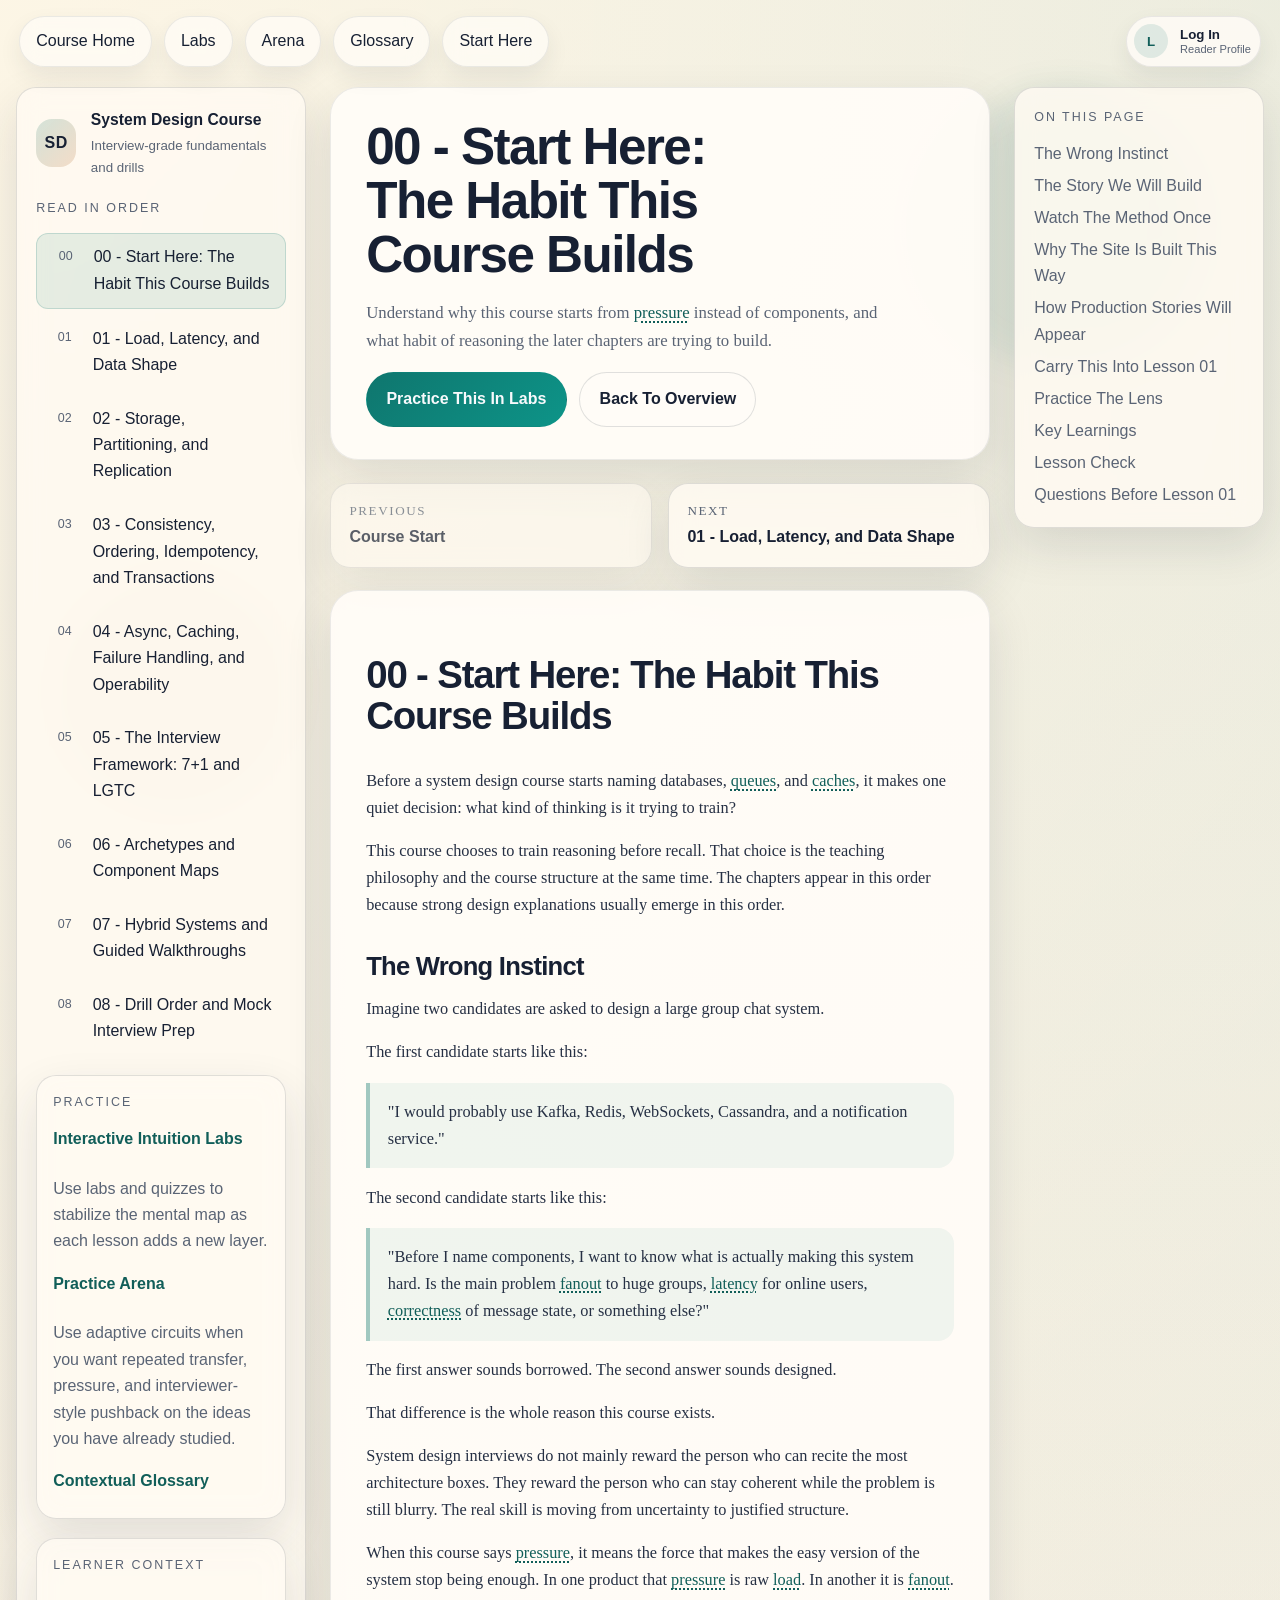
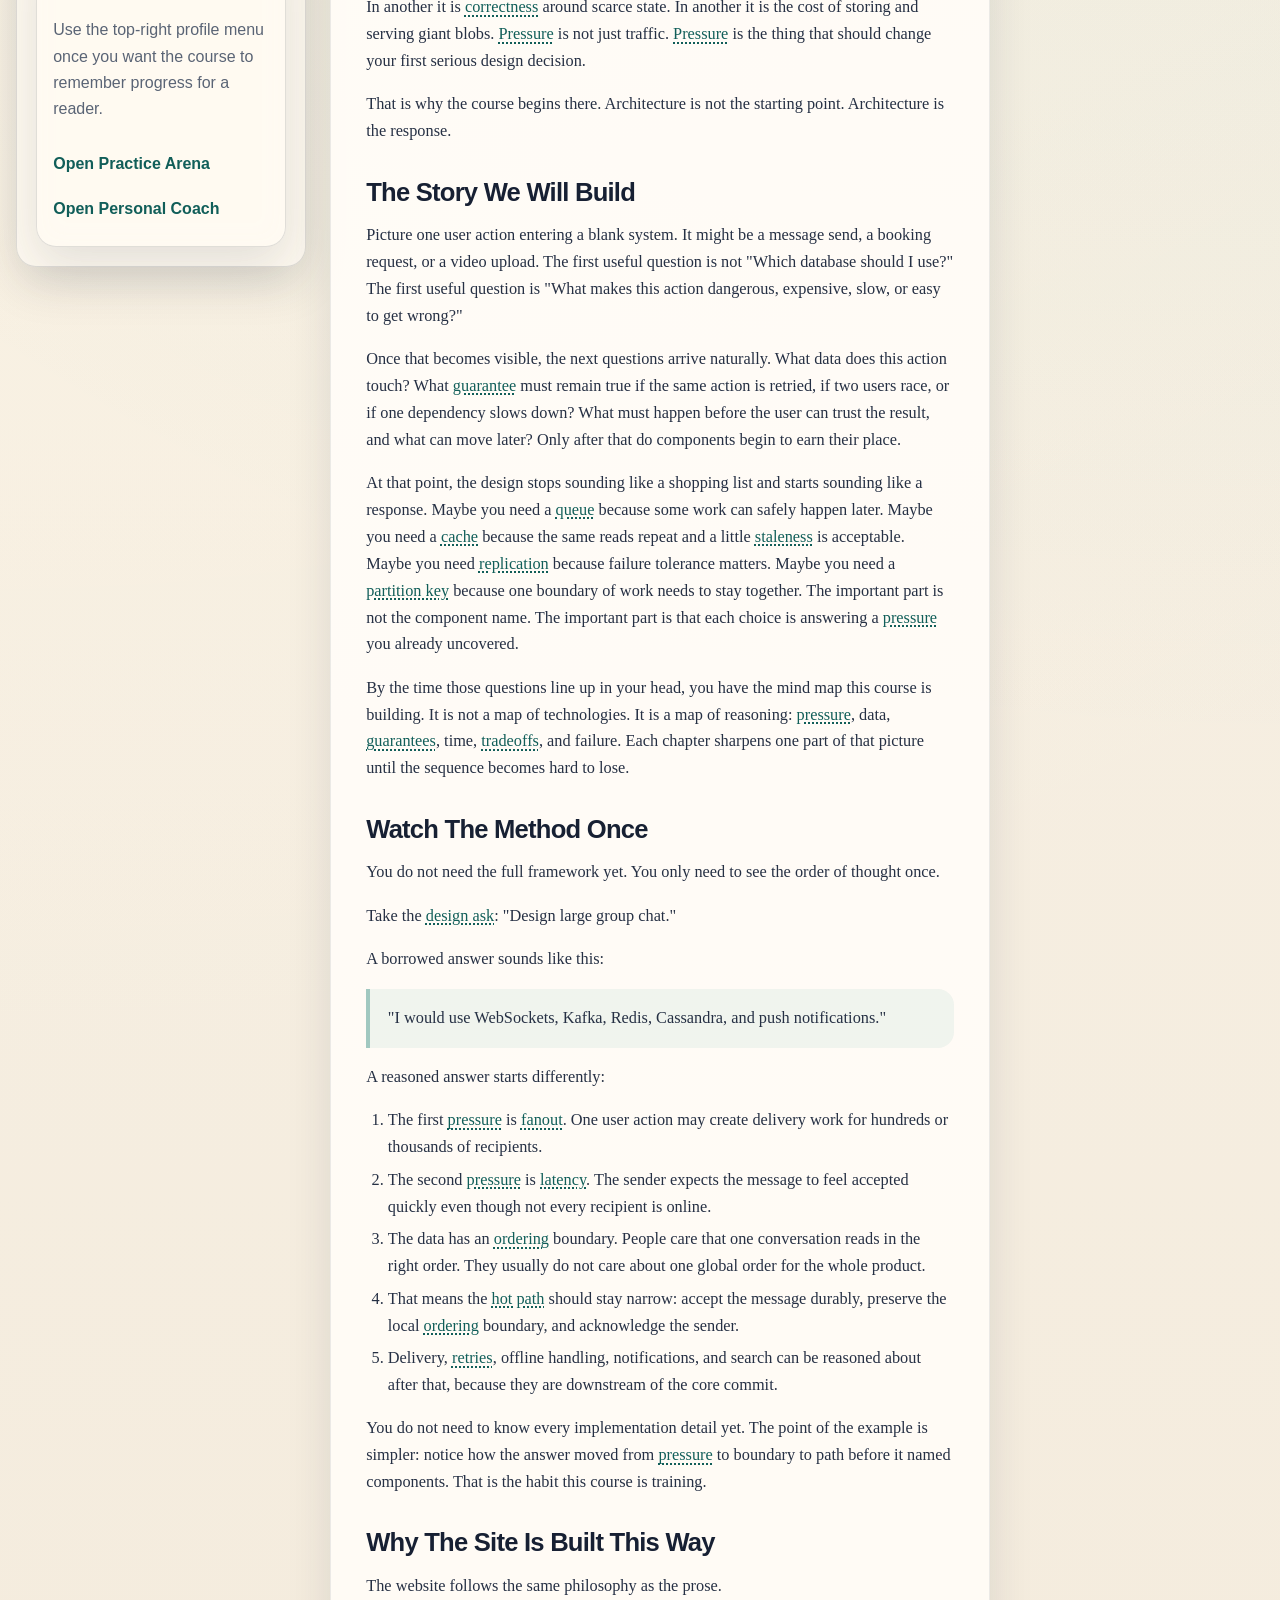
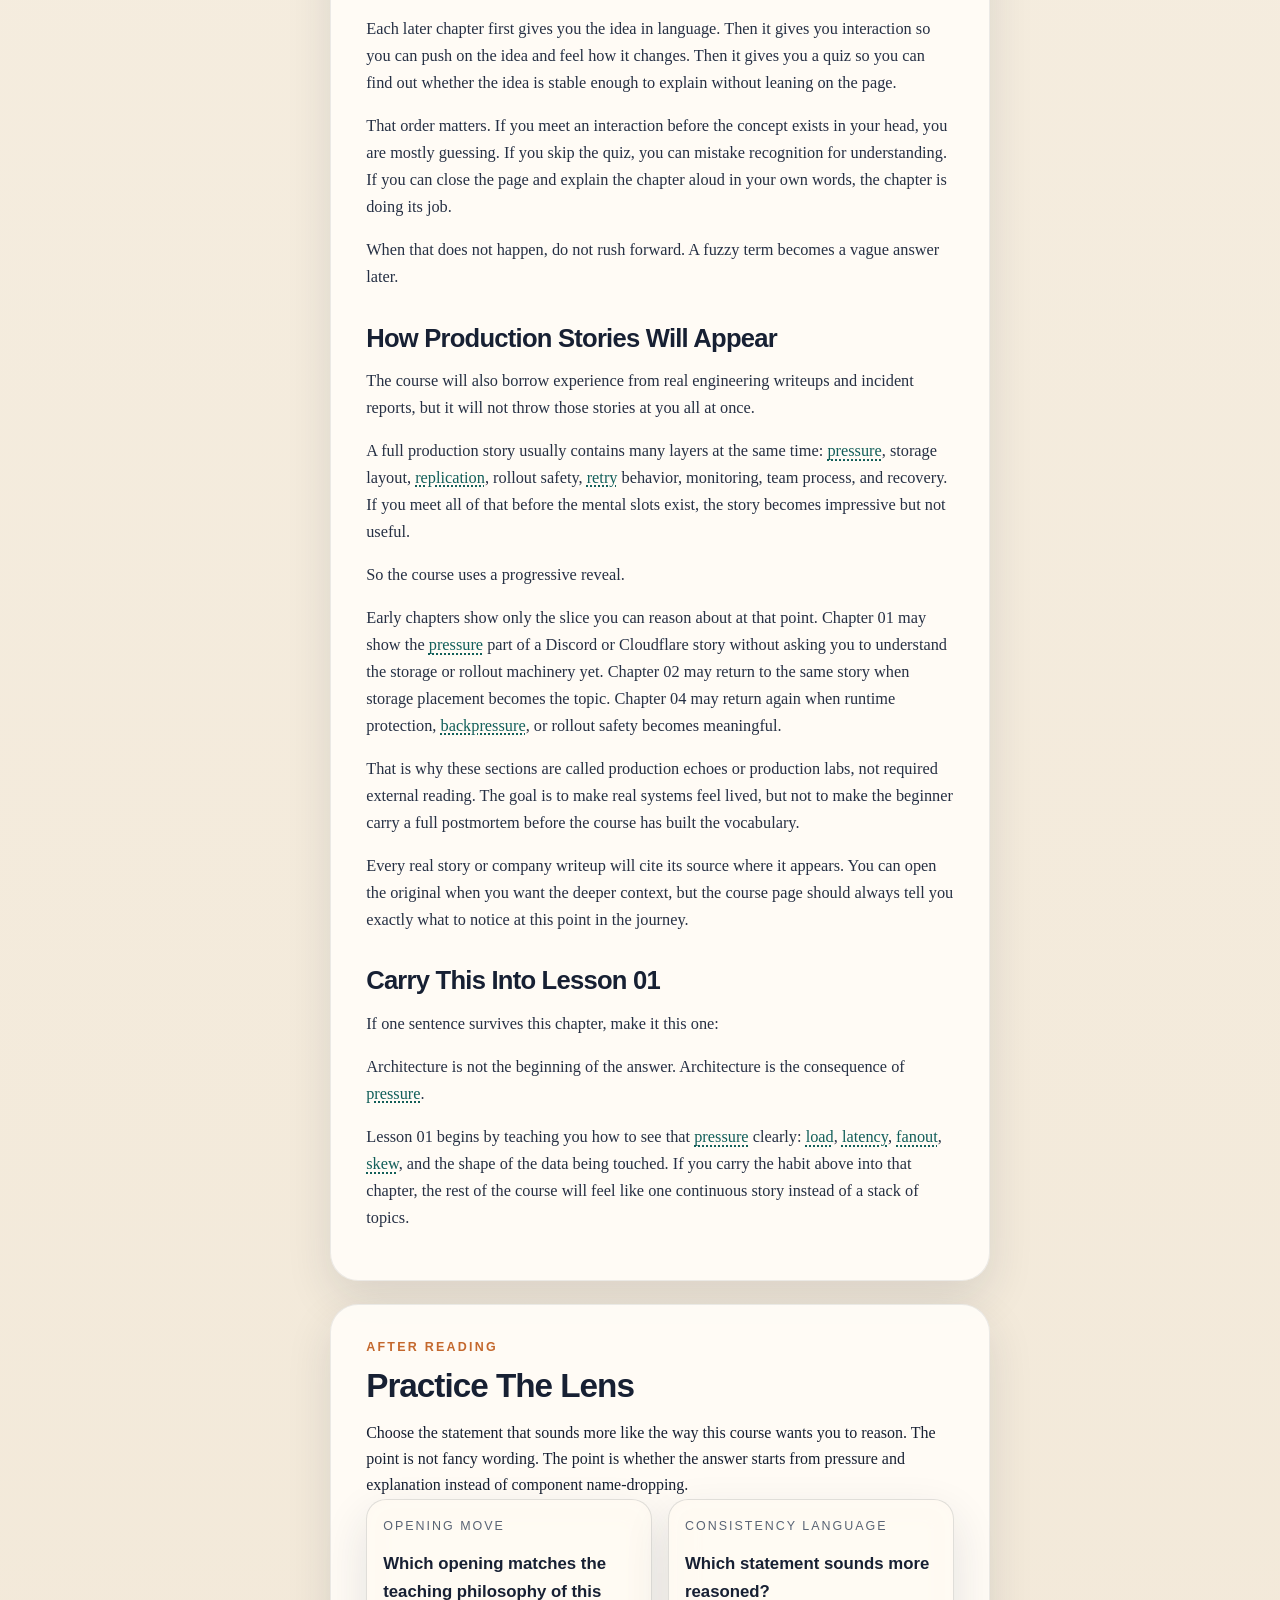
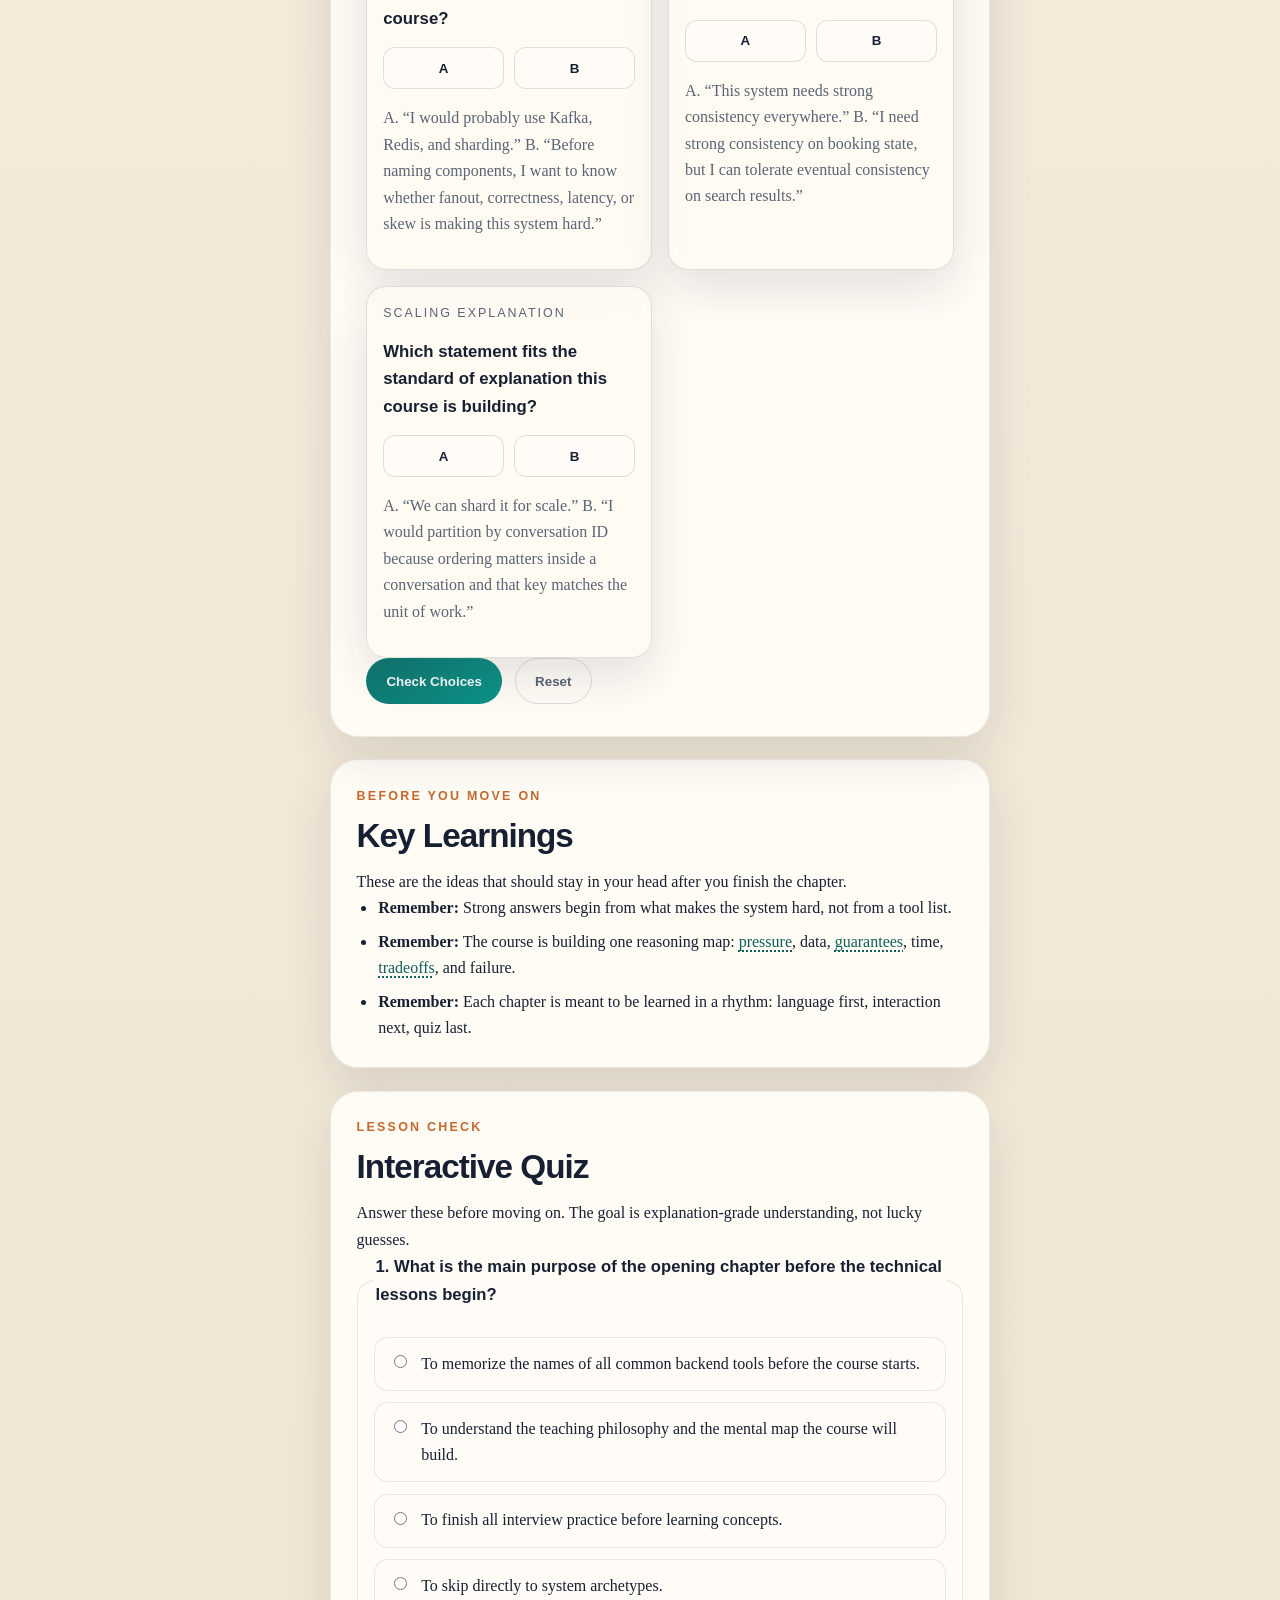
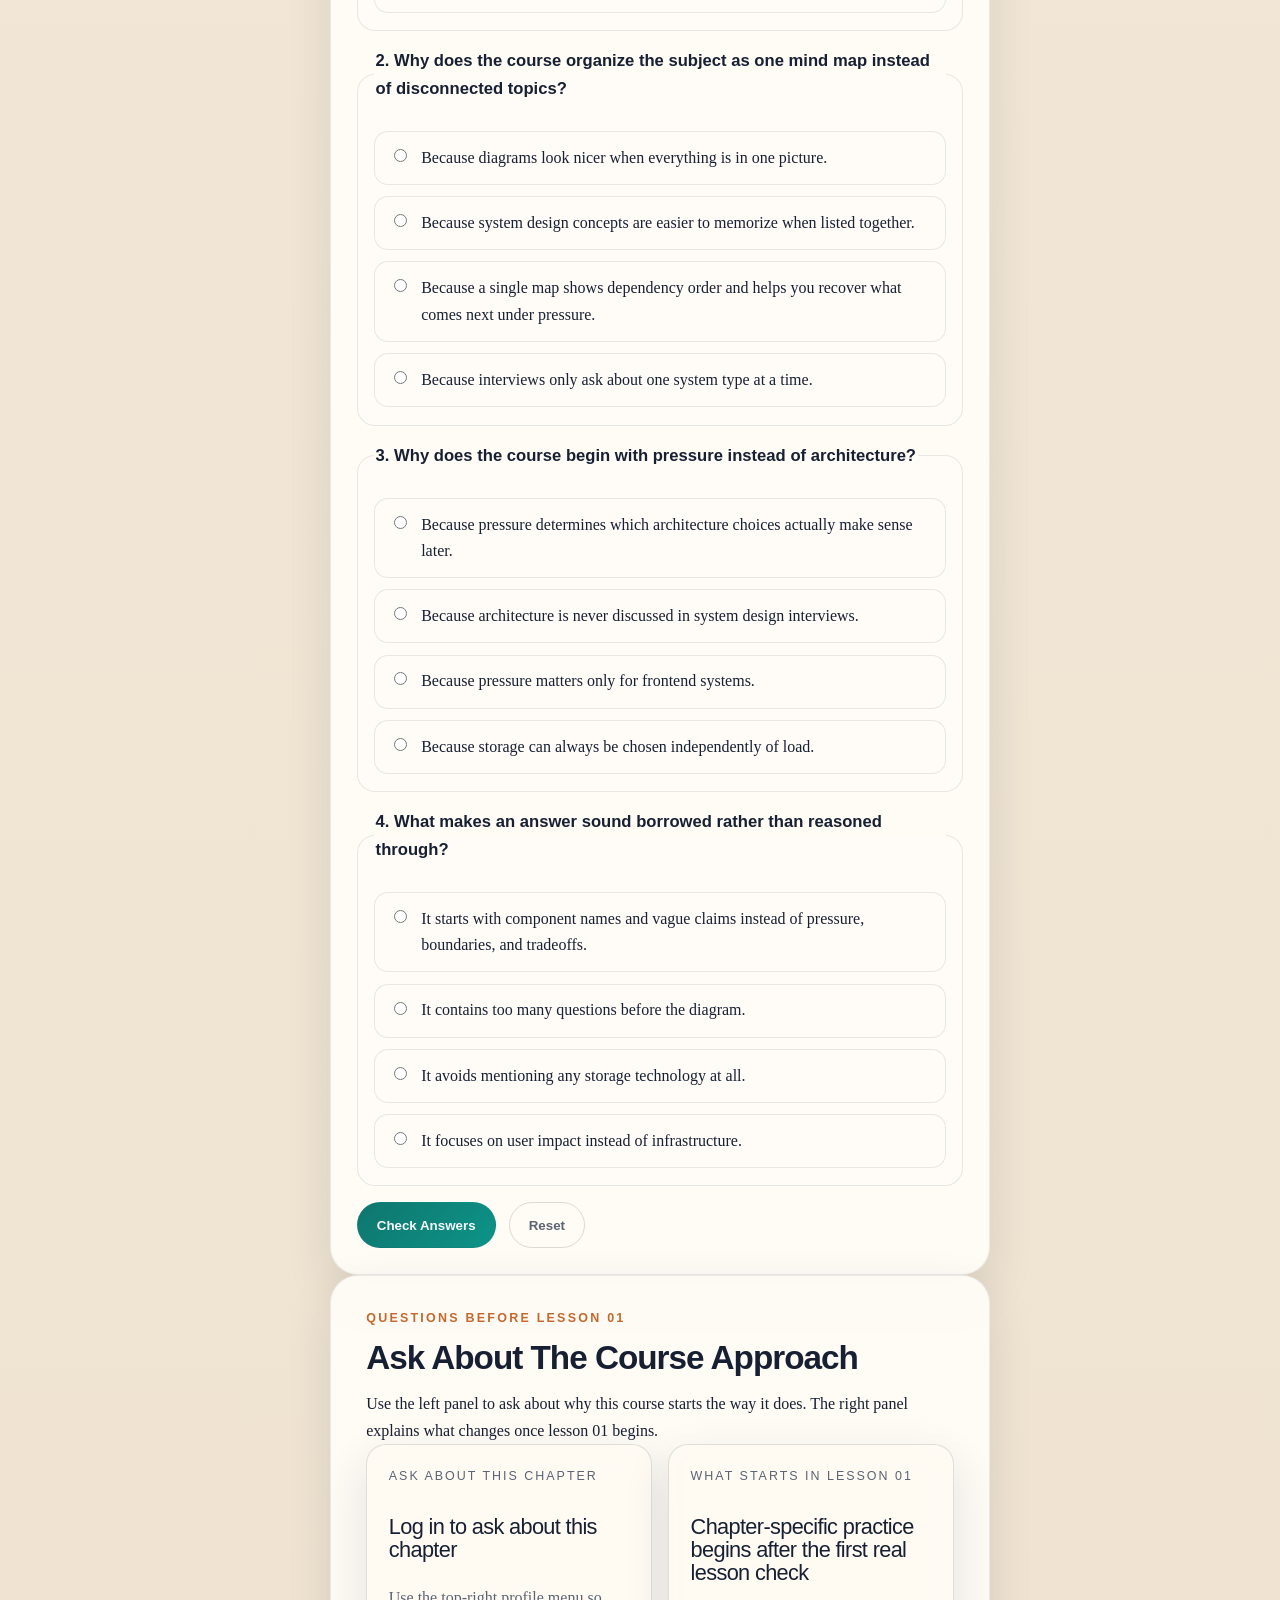
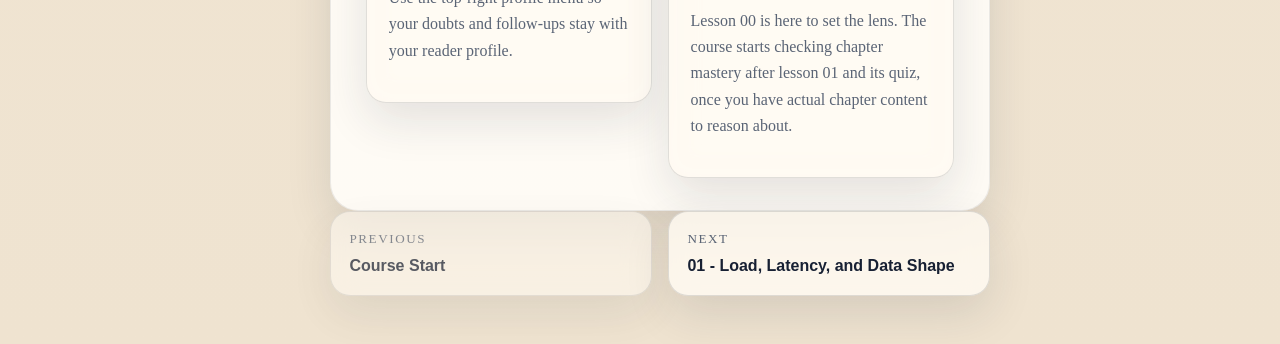
==== site/00-study-method.html @ d65fe9aa "Initial public course site" ====
<!DOCTYPE html>
<html lang="en">
  <head>
    <meta charset="UTF-8" />
    <meta name="viewport" content="width=device-width, initial-scale=1.0" />
    <title>00 - Start Here: The Habit This Course Builds | System Design Course</title>
    <meta
      name="description"
      content="A structured system design course with hyperlinks, lesson navigation, and interactive labs."
    />
    <link rel="icon" href="assets/favicon.svg" type="image/svg+xml" />
    <link rel="stylesheet" href="assets/style.css" />
  </head>
  <body class="lesson-body">
    <div class="ambient ambient-one"></div>
    <div class="ambient ambient-two"></div>

    <header class="topbar">
      <nav class="topbar-nav" aria-label="Primary">
        <a class="topbar-link" href="index.html">Course Home</a>
        <a class="topbar-link" href="labs.html">Labs</a>
        <a class="topbar-link" href="arena.html">Arena</a>
        <a class="topbar-link" href="glossary.html">Glossary</a>
        <a class="topbar-link" href="00-study-method.html">Start Here</a>
      </nav>
      <div class="topbar-utility" data-topbar-personalization></div>
    </header>

    <div class="page-shell">

    <aside class="sidebar">
      <a class="brand" href="index.html">
        <span class="brand-mark">SD</span>
        <span class="brand-copy">
          <strong>System Design Course</strong>
          <small>Interview-grade fundamentals and drills</small>
        </span>
      </a>
      <nav class="sidebar-nav" aria-label="Course lessons">
        <p class="sidebar-label">Read In Order</p>
        <ol><li class="is-active"><a href="00-study-method.html"><span class="lesson-index">00</span><span>00 - Start Here: The Habit This Course Builds</span></a></li><li><a href="01-load-latency-and-data-shape.html"><span class="lesson-index">01</span><span>01 - Load, Latency, and Data Shape</span></a></li><li><a href="02-storage-partitioning-and-replication.html"><span class="lesson-index">02</span><span>02 - Storage, Partitioning, and Replication</span></a></li><li><a href="03-consistency-ordering-idempotency-and-transactions.html"><span class="lesson-index">03</span><span>03 - Consistency, Ordering, Idempotency, and Transactions</span></a></li><li><a href="04-async-caching-failure-handling-and-operability.html"><span class="lesson-index">04</span><span>04 - Async, Caching, Failure Handling, and Operability</span></a></li><li><a href="05-the-interview-framework-7-plus-1-and-lgtc.html"><span class="lesson-index">05</span><span>05 - The Interview Framework: 7+1 and LGTC</span></a></li><li><a href="06-archetypes-and-component-maps.html"><span class="lesson-index">06</span><span>06 - Archetypes and Component Maps</span></a></li><li><a href="07-hybrid-systems-and-guided-walkthroughs.html"><span class="lesson-index">07</span><span>07 - Hybrid Systems and Guided Walkthroughs</span></a></li><li><a href="08-drill-order-and-mock-interview-prep.html"><span class="lesson-index">08</span><span>08 - Drill Order and Mock Interview Prep</span></a></li></ol>
      </nav>
      <div class="sidebar-card">
        <p class="sidebar-label">Practice</p>
        <a class="sidebar-link" href="labs.html">Interactive Intuition Labs</a>
        <p>Use labs and quizzes to stabilize the mental map as each lesson adds a new layer.</p>
        <a class="sidebar-link" href="arena.html">Practice Arena</a>
        <p>Use adaptive circuits when you want repeated transfer, pressure, and interviewer-style pushback on the ideas you have already studied.</p>
        <a class="sidebar-link" href="glossary.html">Contextual Glossary</a>
      </div>
      <div class="sidebar-card learner-sidebar-card" data-learner-sidebar>
        <p class="sidebar-label">Learner Context</p>
        <p>Use the top-right profile menu to sign in, save progress, and unlock coaching once you have started the course.</p>
        <a class="sidebar-link" href="index.html#personal-coach">Open Personal Coach</a>
      </div>
    </aside>

      <main class="main-content">

    <section class="hero hero-lesson">

      <h1>00 - Start Here: The Habit This Course Builds</h1>
      <p class="hero-copy">Understand why this course starts from <a class="term-link" href="glossary.html#pressure" title="The force that makes a system difficult to design.">pressure</a> instead of components, and what habit of reasoning the later chapters are trying to build.</p>
      <div class="hero-actions">
        <a class="button button-primary" href="labs.html">Practice This In Labs</a>
        <a class="button button-secondary" href="index.html">Back To Overview</a>
      </div>
    </section>

    <nav class="lesson-pager" aria-label="Lesson navigation">
      <span class="pager-card is-empty"><span>Previous</span><strong>Course Start</strong></span>
      <a class="pager-card" href="01-load-latency-and-data-shape.html"><span>Next</span><strong>01 - Load, Latency, and Data Shape</strong></a>
    </nav>


    <article class="prose">
      <h1 id="00-start-here-the-habit-this-course-builds">00 - Start Here: The Habit This Course Builds</h1>
<p>Before a system design course starts naming databases, <a class="term-link" href="glossary.html#queue" title="A buffer that decouples producers from consumers over time.">queues</a>, and <a class="term-link" href="glossary.html#cache" title="A faster copy of data used to reduce latency or load.">caches</a>, it makes one quiet decision: what kind of thinking is it trying to train?</p>
<p>This course chooses to train reasoning before recall. That choice is the teaching philosophy and the course structure at the same time. The chapters appear in this order because strong design explanations usually emerge in this order.</p>
<h2 id="the-wrong-instinct">The Wrong Instinct</h2>
<p>Imagine two candidates are asked to design a large group chat system.</p>
<p>The first candidate starts like this:</p>
<blockquote>&quot;I would probably use Kafka, Redis, WebSockets, Cassandra, and a notification service.&quot;</blockquote>
<p>The second candidate starts like this:</p>
<blockquote>&quot;Before I name components, I want to know what is actually making this system hard. Is the main problem <a class="term-link" href="glossary.html#fanout" title="One action causing many downstream actions.">fanout</a> to huge groups, <a class="term-link" href="glossary.html#latency" title="How long a request, read, or write takes before a result is seen.">latency</a> for online users, <a class="term-link" href="glossary.html#correctness" title="Whether the system does the right thing, not just whether it stays up.">correctness</a> of message state, or something else?&quot;</blockquote>
<p>The first answer sounds borrowed. The second answer sounds designed.</p>
<p>That difference is the whole reason this course exists.</p>
<p>System design interviews do not mainly reward the person who can recite the most architecture boxes. They reward the person who can stay coherent while the problem is still blurry. The real skill is moving from uncertainty to justified structure.</p>
<p>When this course says <a class="term-link" href="glossary.html#pressure" title="The force that makes a system difficult to design.">pressure</a>, it means the force that makes the easy version of the system stop being enough. In one product that <a class="term-link" href="glossary.html#pressure" title="The force that makes a system difficult to design.">pressure</a> is raw <a class="term-link" href="glossary.html#load" title="How much work hits the system over time.">load</a>. In another it is <a class="term-link" href="glossary.html#fanout" title="One action causing many downstream actions.">fanout</a>. In another it is <a class="term-link" href="glossary.html#correctness" title="Whether the system does the right thing, not just whether it stays up.">correctness</a> around scarce state. In another it is the cost of storing and serving giant blobs. <a class="term-link" href="glossary.html#pressure" title="The force that makes a system difficult to design.">Pressure</a> is not just traffic. <a class="term-link" href="glossary.html#pressure" title="The force that makes a system difficult to design.">Pressure</a> is the thing that should change your first serious design decision.</p>
<p>That is why the course begins there. Architecture is not the starting point. Architecture is the response.</p>
<h2 id="the-story-we-will-build">The Story We Will Build</h2>
<p>Picture one user action entering a blank system. It might be a message send, a booking request, or a video upload. The first useful question is not &quot;Which database should I use?&quot; The first useful question is &quot;What makes this action dangerous, expensive, slow, or easy to get wrong?&quot;</p>
<p>Once that becomes visible, the next questions arrive naturally. What data does this action touch? What <a class="term-link" href="glossary.html#guarantee" title="A promise the system must keep even when load or failure shows up.">guarantee</a> must remain true if the same action is retried, if two users race, or if one dependency slows down? What must happen before the user can trust the result, and what can move later? Only after that do components begin to earn their place.</p>
<p>At that point, the design stops sounding like a shopping list and starts sounding like a response. Maybe you need a <a class="term-link" href="glossary.html#queue" title="A buffer that decouples producers from consumers over time.">queue</a> because some work can safely happen later. Maybe you need a <a class="term-link" href="glossary.html#cache" title="A faster copy of data used to reduce latency or load.">cache</a> because the same reads repeat and a little <a class="term-link" href="glossary.html#freshness" title="How up-to-date a read must be to be acceptable.">staleness</a> is acceptable. Maybe you need <a class="term-link" href="glossary.html#replication" title="Keeping multiple copies of data or service state.">replication</a> because failure tolerance matters. Maybe you need a <a class="term-link" href="glossary.html#partition-key" title="The value used to decide which partition owns a piece of data or work.">partition key</a> because one boundary of work needs to stay together. The important part is not the component name. The important part is that each choice is answering a <a class="term-link" href="glossary.html#pressure" title="The force that makes a system difficult to design.">pressure</a> you already uncovered.</p>
<p>By the time those questions line up in your head, you have the mind map this course is building. It is not a map of technologies. It is a map of reasoning: <a class="term-link" href="glossary.html#pressure" title="The force that makes a system difficult to design.">pressure</a>, data, <a class="term-link" href="glossary.html#guarantee" title="A promise the system must keep even when load or failure shows up.">guarantees</a>, time, <a class="term-link" href="glossary.html#tradeoff" title="A choice that improves one dimension by paying in another.">tradeoffs</a>, and failure. Each chapter sharpens one part of that picture until the sequence becomes hard to lose.</p>
<h2 id="watch-the-method-once">Watch The Method Once</h2>
<p>You do not need the full framework yet. You only need to see the order of thought once.</p>
<p>Take the <a class="term-link" href="glossary.html#design-ask" title="The one-line system-design question the interviewer gives you at the start.">design ask</a>: &quot;Design large group chat.&quot;</p>
<p>A borrowed answer sounds like this:</p>
<blockquote>&quot;I would use WebSockets, Kafka, Redis, Cassandra, and push notifications.&quot;</blockquote>
<p>A reasoned answer starts differently:</p>
<ol><li>The first <a class="term-link" href="glossary.html#pressure" title="The force that makes a system difficult to design.">pressure</a> is <a class="term-link" href="glossary.html#fanout" title="One action causing many downstream actions.">fanout</a>. One user action may create delivery work for hundreds or thousands of recipients.</li><li>The second <a class="term-link" href="glossary.html#pressure" title="The force that makes a system difficult to design.">pressure</a> is <a class="term-link" href="glossary.html#latency" title="How long a request, read, or write takes before a result is seen.">latency</a>. The sender expects the message to feel accepted quickly even though not every recipient is online.</li><li>The data has an <a class="term-link" href="glossary.html#ordering" title="Whether operations or events must be seen in a particular sequence.">ordering</a> boundary. People care that one conversation reads in the right order. They usually do not care about one global order for the whole product.</li><li>That means the <a class="term-link" href="glossary.html#hot-path" title="The work that must finish before the user can trust the result.">hot path</a> should stay narrow: accept the message durably, preserve the local <a class="term-link" href="glossary.html#ordering" title="Whether operations or events must be seen in a particular sequence.">ordering</a> boundary, and acknowledge the sender.</li><li>Delivery, <a class="term-link" href="glossary.html#retry" title="Trying an operation again after a timeout or transient failure.">retries</a>, offline handling, notifications, and search can be reasoned about after that, because they are downstream of the core commit.</li></ol>
<p>You do not need to know every implementation detail yet. The point of the example is simpler: notice how the answer moved from <a class="term-link" href="glossary.html#pressure" title="The force that makes a system difficult to design.">pressure</a> to boundary to path before it named components. That is the habit this course is training.</p>
<h2 id="why-the-site-is-built-this-way">Why The Site Is Built This Way</h2>
<p>The website follows the same philosophy as the prose.</p>
<p>Each later chapter first gives you the idea in language. Then it gives you interaction so you can push on the idea and feel how it changes. Then it gives you a quiz so you can find out whether the idea is stable enough to explain without leaning on the page.</p>
<p>That order matters. If you meet an interaction before the concept exists in your head, you are mostly guessing. If you skip the quiz, you can mistake recognition for understanding. If you can close the page and explain the chapter aloud in your own words, the chapter is doing its job.</p>
<p>When that does not happen, do not rush forward. A fuzzy term becomes a vague answer later.</p>
<h2 id="how-production-stories-will-appear">How Production Stories Will Appear</h2>
<p>The course will also borrow experience from real engineering writeups and incident reports, but it will not throw those stories at you all at once.</p>
<p>A full production story usually contains many layers at the same time: <a class="term-link" href="glossary.html#pressure" title="The force that makes a system difficult to design.">pressure</a>, storage layout, <a class="term-link" href="glossary.html#replication" title="Keeping multiple copies of data or service state.">replication</a>, rollout safety, <a class="term-link" href="glossary.html#retry" title="Trying an operation again after a timeout or transient failure.">retry</a> behavior, monitoring, team process, and recovery. If you meet all of that before the mental slots exist, the story becomes impressive but not useful.</p>
<p>So the course uses a progressive reveal.</p>
<p>Early chapters show only the slice you can reason about at that point. Chapter 01 may show the <a class="term-link" href="glossary.html#pressure" title="The force that makes a system difficult to design.">pressure</a> part of a Discord or Cloudflare story without asking you to understand the storage or rollout machinery yet. Chapter 02 may return to the same story when storage placement becomes the topic. Chapter 04 may return again when runtime protection, <a class="term-link" href="glossary.html#backpressure" title="A system slowing or limiting incoming work because it cannot safely keep up.">backpressure</a>, or rollout safety becomes meaningful.</p>
<p>That is why these sections are called production echoes or production labs, not required external reading. The goal is to make real systems feel lived, but not to make the beginner carry a full postmortem before the course has built the vocabulary.</p>
<p>Every real story or company writeup will cite its source where it appears. You can open the original when you want the deeper context, but the course page should always tell you exactly what to notice at this point in the journey.</p>
<h2 id="carry-this-into-lesson-01">Carry This Into Lesson 01</h2>
<p>If one sentence survives this chapter, make it this one:</p>
<p>Architecture is not the beginning of the answer. Architecture is the consequence of <a class="term-link" href="glossary.html#pressure" title="The force that makes a system difficult to design.">pressure</a>.</p>
<p>Lesson 01 begins by teaching you how to see that <a class="term-link" href="glossary.html#pressure" title="The force that makes a system difficult to design.">pressure</a> clearly: <a class="term-link" href="glossary.html#load" title="How much work hits the system over time.">load</a>, <a class="term-link" href="glossary.html#latency" title="How long a request, read, or write takes before a result is seen.">latency</a>, <a class="term-link" href="glossary.html#fanout" title="One action causing many downstream actions.">fanout</a>, <a class="term-link" href="glossary.html#skew" title="Uneven distribution of work or data across keys, times, or machines.">skew</a>, and the shape of the data being touched. If you carry the habit above into that chapter, the rest of the course will feel like one continuous story instead of a stack of topics.</p>
    </article>

    <section class="section-block start-practice" id="practice-the-lens">
      <div class="section-heading">
        <p class="eyebrow">After Reading</p>
        <h2>Practice The Lens</h2>
        <p>Choose the statement that sounds more like the way this course wants you to reason. The point is not fancy wording. The point is whether the answer starts from pressure and explanation instead of component name-dropping.</p>
      </div>
      <div data-start-lens-root></div>
    </section>



    <section class="chapter-summary" id="key-learnings">
      <div class="section-heading">
        <p class="eyebrow">Before You Move On</p>
        <h2>Key Learnings</h2>
        <p>These are the ideas that should stay in your head after you finish the chapter.</p>
      </div>
      <ul class="takeaway-list"><li><strong>Remember:</strong> Strong answers begin from what makes the system hard, not from a tool list.</li><li><strong>Remember:</strong> The course is building one reasoning map: <a class="term-link" href="glossary.html#pressure" title="The force that makes a system difficult to design.">pressure</a>, data, <a class="term-link" href="glossary.html#guarantee" title="A promise the system must keep even when load or failure shows up.">guarantees</a>, time, <a class="term-link" href="glossary.html#tradeoff" title="A choice that improves one dimension by paying in another.">tradeoffs</a>, and failure.</li><li><strong>Remember:</strong> Each chapter is meant to be learned in a rhythm: language first, interaction next, quiz last.</li></ul>
    </section>

    <section class="quiz-panel" id="lesson-check" data-lesson-quiz="00-study-method">
      <div class="section-heading">
        <p class="eyebrow">Lesson Check</p>
        <h2>Interactive Quiz</h2>
        <p>Answer these before moving on. The goal is explanation-grade understanding, not lucky guesses.</p>
      </div>
      <div class="quiz-root"></div>
    </section>
    <section class="section-block chapter-coach-block" id="chapter-coach">
      <div class="section-heading">
        <p class="eyebrow">Questions Before Lesson 01</p>
        <h2>Ask About The Course Approach</h2>
        <p>Use the left panel to ask about why this course starts the way it does. The right panel explains what changes once lesson 01 begins.</p>
      </div>

      <div class="chapter-coach-grid">
        <div data-chapter-doubt-chat="00-study-method"></div>
        <article class="result-card coach-panel coach-panel--orientation">
          <p class="panel-label">What Starts In Lesson 01</p>
          <div class="coach-panel-intro">
            <div class="coach-card-title">Chapter-specific practice begins after the first real lesson check</div>
            <p class="result-copy">Lesson 00 is here to set the lens. The course starts checking chapter mastery after lesson 01 and its quiz, once you have actual chapter content to reason about.</p>
          </div>
        </article>
      </div>

    </section>

    <nav class="lesson-pager" aria-label="Lesson navigation">
      <span class="pager-card is-empty"><span>Previous</span><strong>Course Start</strong></span>
      <a class="pager-card" href="01-load-latency-and-data-shape.html"><span>Next</span><strong>01 - Load, Latency, and Data Shape</strong></a>
    </nav>


      </main>

    <aside class="toc">
      <p class="toc-label">On This Page</p>
      <ul>
        <li class="level-2"><a href="#the-wrong-instinct">The Wrong Instinct</a></li><li class="level-2"><a href="#the-story-we-will-build">The Story We Will Build</a></li><li class="level-2"><a href="#watch-the-method-once">Watch The Method Once</a></li><li class="level-2"><a href="#why-the-site-is-built-this-way">Why The Site Is Built This Way</a></li><li class="level-2"><a href="#how-production-stories-will-appear">How Production Stories Will Appear</a></li><li class="level-2"><a href="#carry-this-into-lesson-01">Carry This Into Lesson 01</a></li><li class="level-2"><a href="#practice-the-lens">Practice The Lens</a></li><li class="level-2"><a href="#key-learnings">Key Learnings</a></li><li class="level-2"><a href="#lesson-check">Lesson Check</a></li><li class="level-2"><a href="#chapter-coach">Questions Before Lesson 01</a></li>
      </ul>
    </aside>

    </div>
    <script src="assets/app.js"></script>
  </body>
</html>
---- site/assets/style.css ----
:root {
  --bg: #f4eddf;
  --bg-deep: #eadcc3;
  --panel: rgba(255, 250, 242, 0.82);
  --panel-strong: rgba(255, 252, 247, 0.94);
  --line: rgba(39, 49, 66, 0.14);
  --line-strong: rgba(39, 49, 66, 0.24);
  --ink: #172033;
  --muted: #5a6475;
  --accent: #0f766e;
  --accent-strong: #115e59;
  --accent-soft: rgba(15, 118, 110, 0.12);
  --warm: #c4682d;
  --warm-soft: rgba(196, 104, 45, 0.12);
  --danger: #9f3a1a;
  --shadow: 0 18px 46px rgba(35, 43, 61, 0.12);
  --radius-xl: 28px;
  --radius-lg: 20px;
  --radius-md: 14px;
  --max-width: 1480px;
  --content-width: 760px;
}

* {
  box-sizing: border-box;
}

html {
  scroll-behavior: smooth;
}

body {
  margin: 0;
  min-height: 100vh;
  color: var(--ink);
  background:
    radial-gradient(circle at top left, rgba(255, 247, 230, 0.88), transparent 32%),
    radial-gradient(circle at top right, rgba(15, 118, 110, 0.12), transparent 28%),
    linear-gradient(180deg, #f8f2e7 0%, #efe3d0 100%);
  font-family: "Iowan Old Style", "Palatino Linotype", "Book Antiqua", Georgia, serif;
  line-height: 1.65;
}

.ambient {
  position: fixed;
  inset: auto;
  border-radius: 999px;
  filter: blur(18px);
  opacity: 0.55;
  pointer-events: none;
  z-index: 0;
}

.ambient-one {
  width: 280px;
  height: 280px;
  top: 88px;
  right: 6vw;
  background: rgba(15, 118, 110, 0.14);
}

.ambient-two {
  width: 240px;
  height: 240px;
  bottom: 10vh;
  left: 4vw;
  background: rgba(196, 104, 45, 0.14);
}

a {
  color: var(--accent-strong);
  text-decoration: none;
}

a:hover {
  text-decoration: underline;
}

code,
button,
input,
select,
.eyebrow,
.button,
.topbar,
.sidebar,
.toc,
.lesson-card-index,
.panel-label {
  font-family: "Avenir Next", "Segoe UI", "Helvetica Neue", sans-serif;
}

code {
  font-size: 0.92em;
  padding: 0.14rem 0.38rem;
  border-radius: 0.45rem;
  background: rgba(23, 32, 51, 0.07);
}

pre code {
  background: transparent;
  padding: 0;
}

.topbar {
  position: sticky;
  top: 0;
  z-index: 10;
  display: flex;
  gap: 1rem;
  align-items: center;
  justify-content: space-between;
  padding: 1rem 1.2rem 0;
}

.topbar-nav {
  display: flex;
  gap: 0.75rem;
  align-items: center;
  flex-wrap: wrap;
}

.topbar-utility {
  position: relative;
  display: flex;
  align-items: center;
  justify-content: flex-end;
}

.topbar-link {
  display: inline-flex;
  align-items: center;
  justify-content: center;
  min-height: 42px;
  padding: 0.7rem 1rem;
  border-radius: 999px;
  background: rgba(255, 252, 247, 0.72);
  border: 1px solid rgba(39, 49, 66, 0.09);
  box-shadow: 0 10px 22px rgba(41, 49, 63, 0.08);
  color: var(--ink);
  text-decoration: none;
  backdrop-filter: blur(10px);
}

.topbar-link:hover {
  text-decoration: none;
  background: rgba(255, 252, 247, 0.92);
}

.topbar-link.is-current {
  background: rgba(15, 118, 110, 0.12);
  border-color: rgba(15, 118, 110, 0.26);
  color: var(--accent-strong);
}

.topbar-profile-shell {
  position: relative;
}

.topbar-profile-button {
  display: inline-flex;
  align-items: center;
  gap: 0.75rem;
  min-height: 46px;
  padding: 0.45rem 0.55rem 0.45rem 0.45rem;
  border-radius: 999px;
  border: 1px solid rgba(39, 49, 66, 0.09);
  background: rgba(255, 252, 247, 0.82);
  box-shadow: 0 10px 22px rgba(41, 49, 63, 0.08);
  color: var(--ink);
  cursor: pointer;
}

.topbar-profile-button.is-open {
  border-color: rgba(15, 118, 110, 0.24);
  background: rgba(255, 252, 247, 0.94);
}

.topbar-profile-button.is-disabled {
  cursor: default;
  opacity: 0.7;
}

.topbar-profile-icon {
  display: inline-flex;
  align-items: center;
  justify-content: center;
  width: 34px;
  height: 34px;
  border-radius: 999px;
  background: rgba(15, 118, 110, 0.12);
  color: var(--accent-strong);
  font-weight: 800;
}

.topbar-profile-copy {
  display: grid;
  text-align: left;
  line-height: 1.1;
}

.topbar-profile-copy small {
  color: var(--muted);
}

.topbar-profile-panel {
  position: absolute;
  top: calc(100% + 0.65rem);
  right: 0;
  width: min(360px, calc(100vw - 2rem));
  padding: 1rem;
  border-radius: 22px;
  border: 1px solid rgba(39, 49, 66, 0.09);
  background: rgba(255, 252, 247, 0.97);
  box-shadow: 0 22px 44px rgba(41, 49, 63, 0.16);
  backdrop-filter: blur(14px);
  display: grid;
  gap: 0.85rem;
}

.topbar-profile-summary {
  display: grid;
  gap: 0.15rem;
}

.topbar-profile-summary span,
.topbar-profile-summary small {
  color: var(--muted);
}

.page-shell {
  position: relative;
  z-index: 1;
  display: grid;
  grid-template-columns: 290px minmax(0, 1fr) 250px;
  gap: 1.5rem;
  width: min(calc(100% - 2rem), var(--max-width));
  margin: 1.25rem auto 3rem;
  align-items: start;
}

.page-shell--single {
  grid-template-columns: minmax(0, 1fr);
  max-width: 1120px;
}

.page-shell--home {
  margin-top: 1rem;
}

.sidebar,
.toc,
.hero-panel,
.lesson-card,
.feature-card,
.control-card,
.result-card,
.task-card,
.pager-card,
.sidebar-card {
  background: var(--panel);
  border: 1px solid var(--line);
  border-radius: var(--radius-lg);
  box-shadow: var(--shadow);
  backdrop-filter: blur(14px);
}

.sidebar,
.toc {
  position: sticky;
  top: 4.9rem;
  padding: 1.2rem;
}

.brand {
  display: flex;
  gap: 0.9rem;
  align-items: center;
  margin-bottom: 1.2rem;
  color: inherit;
  text-decoration: none;
}

.brand:hover {
  text-decoration: none;
}

.brand-mark {
  display: inline-flex;
  align-items: center;
  justify-content: center;
  width: 3rem;
  height: 3rem;
  border-radius: 16px;
  background: linear-gradient(135deg, rgba(15, 118, 110, 0.18), rgba(196, 104, 45, 0.2));
  color: var(--ink);
  font-weight: 700;
  letter-spacing: 0.05em;
}

.brand-copy {
  display: flex;
  flex-direction: column;
  gap: 0.15rem;
}

.brand-copy strong {
  font-size: 0.98rem;
}

.brand-copy small,
.sidebar-card p,
.toc-empty,
.result-copy,
.lesson-card p,
.feature-card p {
  color: var(--muted);
}

.sidebar-label,
.toc-label,
.panel-label {
  margin: 0 0 0.85rem;
  font-size: 0.78rem;
  letter-spacing: 0.16em;
  text-transform: uppercase;
  color: var(--muted);
}

.sidebar-nav ol,
.toc ul {
  list-style: none;
  margin: 0;
  padding: 0;
}

.sidebar-nav li + li,
.toc li + li {
  margin-top: 0.35rem;
}

.sidebar-nav a {
  display: grid;
  grid-template-columns: 2rem 1fr;
  gap: 0.75rem;
  align-items: start;
  padding: 0.68rem 0.78rem;
  border-radius: 12px;
  color: var(--ink);
  text-decoration: none;
}

.sidebar-nav a:hover,
.toc a:hover,
.lesson-card:hover,
.feature-card .button:hover,
.pager-card:hover {
  text-decoration: none;
}

.sidebar-nav li.is-active a {
  background: rgba(15, 118, 110, 0.1);
  border: 1px solid rgba(15, 118, 110, 0.18);
}

.lesson-index {
  display: inline-flex;
  justify-content: center;
  font-size: 0.78rem;
  padding-top: 0.12rem;
  color: var(--muted);
}

.sidebar-card {
  margin-top: 1.2rem;
  padding: 1rem;
}

.sidebar-link {
  display: inline-block;
  margin-bottom: 0.45rem;
  font-weight: 700;
}

.toc li.level-3 {
  padding-left: 0.85rem;
}

.toc a {
  color: var(--muted);
}

.main-content {
  min-width: 0;
}

.hero,
.section-block,
.prose {
  background: var(--panel-strong);
  border: 1px solid rgba(39, 49, 66, 0.09);
  border-radius: var(--radius-xl);
  box-shadow: var(--shadow);
  padding: 2rem 2.2rem;
  animation: lift-in 0.6s ease both;
}

.hero + .section-block,
.section-block + .section-block,
.hero + .lesson-pager,
.lesson-pager + .prose,
.prose + .lesson-pager,
.lab-section + .lab-section,
.lesson-pager + .chapter-frame,
.chapter-frame + .prose,
.prose + .chapter-intuition,
.prose + .start-practice,
.chapter-intuition + .chapter-summary,
.start-practice + .chapter-summary,
.prose + .chapter-summary,
.chapter-summary + .quiz-panel {
  margin-top: 1.4rem;
}

.hero-grid,
.two-up,
.lab-grid {
  display: grid;
  gap: 1.2rem;
}

.hero-grid {
  grid-template-columns: minmax(0, 1.25fr) minmax(320px, 0.75fr);
  align-items: stretch;
}

.two-up,
.lab-grid {
  grid-template-columns: repeat(2, minmax(0, 1fr));
}

.eyebrow {
  margin: 0 0 0.7rem;
  color: var(--warm);
  text-transform: uppercase;
  letter-spacing: 0.18em;
  font-size: 0.78rem;
  font-weight: 700;
}

.hero h1,
.section-heading h2,
.prose h1,
.prose h2,
.prose h3 {
  font-family: "Avenir Next Condensed", "Avenir Next", "Segoe UI", sans-serif;
  line-height: 1.06;
  letter-spacing: -0.03em;
}

.hero h1 {
  margin: 0;
  font-size: clamp(2.4rem, 4vw, 4.4rem);
  max-width: 14ch;
}

.hero-copy {
  max-width: 62ch;
  color: var(--muted);
  font-size: 1.05rem;
}

.home-hero-note {
  margin: 0.9rem 0 0;
  max-width: 60ch;
}

.hero-actions,
.control-strip {
  display: flex;
  gap: 0.8rem;
  flex-wrap: wrap;
  align-items: center;
}

.button {
  display: inline-flex;
  align-items: center;
  justify-content: center;
  gap: 0.55rem;
  min-height: 46px;
  padding: 0.85rem 1.2rem;
  border-radius: 999px;
  border: 1px solid transparent;
  font-weight: 700;
  text-decoration: none;
  cursor: pointer;
}

.button:disabled {
  cursor: not-allowed;
  opacity: 0.78;
}

.button.is-loading {
  cursor: progress;
}

.button-spinner {
  width: 1em;
  height: 1em;
  flex: 0 0 auto;
  border-radius: 999px;
  border: 2px solid currentColor;
  border-right-color: transparent;
  animation: button-spin 0.75s linear infinite;
}

.button-label {
  display: inline-block;
}

.button:hover {
  text-decoration: none;
}

@keyframes button-spin {
  from {
    transform: rotate(0deg);
  }

  to {
    transform: rotate(360deg);
  }
}

.button-primary {
  background: linear-gradient(135deg, var(--accent) 0%, #0d9488 100%);
  color: #f8fafc;
}

.button-secondary {
  background: rgba(255, 252, 247, 0.72);
  color: var(--ink);
  border-color: rgba(39, 49, 66, 0.14);
}

.button-ghost {
  background: transparent;
  color: var(--muted);
  border-color: rgba(39, 49, 66, 0.16);
}

.hero-panel,
.feature-card,
.control-card,
.result-card {
  padding: 1.3rem;
}

.chapter-frame,
.chapter-summary,
.course-map-panel,
.diagram-panel {
  background: var(--panel-strong);
  border: 1px solid rgba(39, 49, 66, 0.09);
  border-radius: var(--radius-xl);
  box-shadow: var(--shadow);
  padding: 1.6rem;
}

.chapter-frame-grid {
  display: grid;
  gap: 1rem;
  grid-template-columns: repeat(2, minmax(0, 1fr));
  margin-top: 1rem;
}

.frame-card,
.course-map-shell,
.visual-board {
  background: rgba(255, 252, 247, 0.88);
  border: 1px solid rgba(39, 49, 66, 0.1);
  border-radius: 20px;
  box-shadow: 0 14px 28px rgba(35, 43, 61, 0.08);
}

.frame-card {
  padding: 1rem 1.05rem;
}

.framed-list,
.takeaway-list {
  margin: 0;
  padding-left: 1.25rem;
}

.framed-list li + li,
.takeaway-list li + li {
  margin-top: 0.45rem;
}

.takeaway-list li {
  padding-left: 0.1rem;
}

.course-map-panel {
  margin-top: 1.2rem;
}

.course-map-shell {
  padding: 1rem;
}

.course-map-track,
.journey-strip,
.ladder-steps {
  display: grid;
  gap: 0.75rem;
}

.course-map-track {
  grid-template-columns: repeat(3, minmax(0, 1fr));
}

.map-node,
.journey-node,
.ladder-step,
.bucket-tab {
  position: relative;
  display: grid;
  gap: 0.18rem;
  width: 100%;
  padding: 0.85rem 0.9rem;
  border: 1px solid rgba(39, 49, 66, 0.12);
  border-radius: 16px;
  background: rgba(255, 252, 247, 0.95);
  color: var(--ink);
  cursor: pointer;
  text-align: left;
  transition:
    transform 160ms ease,
    border-color 160ms ease,
    box-shadow 160ms ease,
    background 160ms ease;
}

.map-node:hover,
.journey-node:hover,
.ladder-step:hover,
.bucket-tab:hover {
  transform: translateY(-2px);
  border-color: rgba(15, 118, 110, 0.22);
  box-shadow: 0 10px 18px rgba(15, 118, 110, 0.08);
}

.map-node.is-current,
.journey-node.is-current,
.ladder-step.is-current,
.bucket-tab.is-current {
  background: rgba(15, 118, 110, 0.1);
  border-color: rgba(15, 118, 110, 0.28);
}

.map-node-index {
  font-family: "Avenir Next", "Segoe UI", sans-serif;
  font-size: 0.76rem;
  color: var(--muted);
  letter-spacing: 0.1em;
  text-transform: uppercase;
}

.map-node-label,
.journey-node strong,
.ladder-step strong,
.bucket-tab {
  font-family: "Avenir Next", "Segoe UI", sans-serif;
  font-weight: 700;
}

.map-detail,
.visual-output,
.ownership-card {
  margin-top: 1rem;
  padding: 1rem 1.05rem;
  border-radius: 18px;
  background: rgba(15, 118, 110, 0.06);
}

.diagram-panel {
  margin-top: 1.2rem;
}

.diagram-guide {
  margin-top: 1rem;
  padding: 1rem 1.05rem;
  border-radius: 18px;
  border: 1px solid rgba(196, 104, 45, 0.18);
  background: rgba(196, 104, 45, 0.08);
}

.diagram-guide-list {
  margin: 0.6rem 0 0;
  padding-left: 1.2rem;
}

.diagram-guide-list li + li {
  margin-top: 0.5rem;
}

.diagram-guide-note {
  margin: 0.8rem 0 0;
  color: var(--muted);
}

.chapter-visual-shell {
  margin-top: 1rem;
}

.visual-board {
  padding: 1rem;
}

.visual-controls,
.button-row,
.bucket-tabs {
  display: flex;
  gap: 0.75rem;
  flex-wrap: wrap;
}

.visual-controls {
  align-items: end;
}

.visual-output + .visual-controls {
  margin-top: 1rem;
}

.visual-controls label {
  min-width: 180px;
  display: grid;
  gap: 0.38rem;
}

.signal-grid,
.visual-list,
.lane-grid {
  display: grid;
  gap: 0.8rem;
}

.signal-grid,
.visual-list {
  margin-bottom: 1rem;
}

.signal-card,
.rank-card {
  padding: 0.8rem 0.9rem;
  border-radius: 16px;
  border: 1px solid rgba(39, 49, 66, 0.08);
  background: rgba(255, 252, 247, 0.94);
}

.rank-card.is-top {
  border-color: rgba(15, 118, 110, 0.24);
  background: rgba(15, 118, 110, 0.08);
}

.rank-head,
.signal-card strong {
  display: flex;
  justify-content: space-between;
  gap: 1rem;
  font-family: "Avenir Next", "Segoe UI", sans-serif;
}

.signal-track {
  margin-top: 0.5rem;
  height: 10px;
  border-radius: 999px;
  overflow: hidden;
  background: rgba(23, 32, 51, 0.08);
}

.signal-fill {
  height: 100%;
  border-radius: 999px;
  background: linear-gradient(90deg, var(--warm) 0%, var(--accent) 100%);
  animation: bar-grow 420ms ease;
}

.lane-grid {
  grid-template-columns: repeat(2, minmax(0, 1fr));
  margin-top: 1rem;
}

.flow-lane {
  padding: 0.9rem;
  border-radius: 18px;
  border: 1px solid rgba(39, 49, 66, 0.08);
  background: rgba(255, 252, 247, 0.94);
}

.lane-body {
  display: flex;
  flex-wrap: wrap;
  gap: 0.7rem;
  min-height: 72px;
}

.lane-hint {
  margin: 0;
  color: var(--muted);
}

.flow-token {
  display: inline-flex;
  align-items: center;
  padding: 0.6rem 0.8rem;
  border-radius: 999px;
  background: rgba(23, 32, 51, 0.08);
  border: 1px solid rgba(39, 49, 66, 0.08);
  font-family: "Avenir Next", "Segoe UI", sans-serif;
  font-size: 0.92rem;
  animation: token-in 300ms ease;
}

.flow-token.is-sync {
  background: rgba(196, 104, 45, 0.1);
}

.flow-token.is-async {
  background: rgba(15, 118, 110, 0.1);
}

.bucket-warning {
  color: var(--danger);
  font-weight: 600;
}

.journey-strip,
.ladder-steps {
  grid-template-columns: repeat(3, minmax(0, 1fr));
}

.path-grid {
  display: grid;
  gap: 1rem;
  grid-template-columns: repeat(4, minmax(0, 1fr));
}

.path-card {
  display: grid;
  gap: 0.85rem;
  align-content: start;
  padding: 1.2rem;
  border-radius: 20px;
  border: 1px solid rgba(39, 49, 66, 0.1);
  background: rgba(255, 252, 247, 0.92);
  box-shadow: 0 14px 28px rgba(35, 43, 61, 0.08);
}

.path-card h3 {
  margin: 0;
  font-family: "Avenir Next Condensed", "Avenir Next", "Segoe UI", sans-serif;
  font-size: 1.45rem;
  line-height: 1.05;
  letter-spacing: -0.03em;
}

.path-card p {
  margin: 0;
  color: var(--muted);
}

.path-card-index {
  display: inline-flex;
  align-items: center;
  justify-content: center;
  width: fit-content;
  padding: 0.35rem 0.65rem;
  border-radius: 999px;
  background: rgba(15, 118, 110, 0.09);
  color: var(--accent-strong);
  font-family: "Avenir Next", "Segoe UI", sans-serif;
  font-size: 0.78rem;
  font-weight: 700;
}

.journey-node span,
.ladder-step span {
  font-size: 0.76rem;
  color: var(--muted);
  text-transform: uppercase;
  letter-spacing: 0.1em;
}

.button.is-path-current {
  background: rgba(15, 118, 110, 0.12);
  border-color: rgba(15, 118, 110, 0.24);
}

.flow-list {
  margin: 0;
  padding-left: 1.2rem;
}

.flow-list li + li {
  margin-top: 0.55rem;
}

.section-heading h2 {
  margin: 0;
  font-size: clamp(1.7rem, 2.6vw, 2.6rem);
}

.section-heading p:last-child {
  margin-bottom: 0;
}

.lesson-grid {
  display: grid;
  grid-template-columns: repeat(2, minmax(0, 1fr));
  gap: 1rem;
}

.lesson-card {
  display: block;
  padding: 1.2rem;
  color: inherit;
  transform: translateY(0);
  transition:
    transform 180ms ease,
    border-color 180ms ease,
    box-shadow 180ms ease;
}

.lesson-card:hover {
  transform: translateY(-3px);
  border-color: rgba(15, 118, 110, 0.24);
  box-shadow: 0 20px 42px rgba(34, 46, 64, 0.14);
}

.lesson-card-index {
  display: inline-flex;
  margin-bottom: 0.8rem;
  padding: 0.3rem 0.55rem;
  border-radius: 999px;
  background: rgba(15, 118, 110, 0.09);
  color: var(--accent-strong);
  font-weight: 700;
  font-size: 0.78rem;
}

.feature-card h2,
.result-headline {
  margin-top: 0;
  font-family: "Avenir Next Condensed", "Avenir Next", "Segoe UI", sans-serif;
}

.lesson-pager {
  display: grid;
  grid-template-columns: repeat(2, minmax(0, 1fr));
  gap: 1rem;
}

.pager-card {
  display: flex;
  flex-direction: column;
  gap: 0.2rem;
  padding: 1rem 1.15rem;
  color: inherit;
}

.pager-card span {
  color: var(--muted);
  font-size: 0.82rem;
  text-transform: uppercase;
  letter-spacing: 0.12em;
}

.pager-card strong {
  font-family: "Avenir Next", "Segoe UI", sans-serif;
  font-size: 1rem;
}

.pager-card.is-empty {
  opacity: 0.7;
}

.prose {
  width: 100%;
  max-width: var(--content-width);
  margin-inline: auto;
}

.prose h1 {
  font-size: clamp(2.1rem, 3vw, 3rem);
}

.prose h2 {
  margin-top: 2.1rem;
  margin-bottom: 0.7rem;
  font-size: clamp(1.55rem, 2vw, 2rem);
}

.prose h3 {
  margin-top: 1.45rem;
  margin-bottom: 0.5rem;
  font-size: 1.2rem;
}

.prose p,
.prose li,
.prose blockquote {
  color: #263044;
  font-size: 1.02rem;
}

.prose ul,
.prose ol {
  padding-left: 1.35rem;
}

.prose li + li {
  margin-top: 0.35rem;
}

.prose blockquote {
  margin: 1rem 0;
  padding: 1rem 1.1rem;
  border-left: 4px solid rgba(15, 118, 110, 0.35);
  background: rgba(15, 118, 110, 0.06);
  border-radius: 0 16px 16px 0;
}

.term-link {
  color: var(--accent-strong);
  text-decoration-line: underline;
  text-decoration-style: dotted;
  text-decoration-thickness: 0.12em;
  text-underline-offset: 0.16em;
}

.term-link:hover {
  color: var(--accent);
  text-decoration-style: solid;
}

.glossary-chip-list,
.glossary-grid {
  display: grid;
  gap: 1rem;
}

.glossary-chip-list {
  grid-template-columns: repeat(auto-fit, minmax(140px, max-content));
}

.glossary-chip {
  display: inline-flex;
  align-items: center;
  justify-content: center;
  min-height: 42px;
  padding: 0.7rem 0.95rem;
  border-radius: 999px;
  border: 1px solid rgba(39, 49, 66, 0.12);
  background: rgba(255, 252, 247, 0.88);
  box-shadow: 0 10px 18px rgba(35, 43, 61, 0.08);
  font-family: "Avenir Next", "Segoe UI", sans-serif;
  font-weight: 700;
  text-decoration: none;
}

.glossary-chip:hover {
  text-decoration: none;
  border-color: rgba(15, 118, 110, 0.24);
  transform: translateY(-1px);
}

.glossary-grid {
  grid-template-columns: repeat(2, minmax(0, 1fr));
}

.glossary-entry {
  background: rgba(255, 252, 247, 0.92);
  border: 1px solid rgba(39, 49, 66, 0.1);
  border-radius: 22px;
  box-shadow: 0 14px 28px rgba(35, 43, 61, 0.08);
  padding: 1.25rem;
}

.glossary-entry h3 {
  margin: 0;
  font-family: "Avenir Next Condensed", "Avenir Next", "Segoe UI", sans-serif;
  font-size: 1.65rem;
  line-height: 1.05;
}

.glossary-summary {
  margin: 0.7rem 0 0.85rem;
  color: var(--muted);
  font-size: 1rem;
}

.glossary-definition {
  max-width: none;
  margin: 0;
  padding: 0;
  background: transparent;
  border: 0;
  box-shadow: none;
}

.glossary-definition h1,
.glossary-definition h2,
.glossary-definition h3 {
  display: none;
}

.table-wrap {
  overflow-x: auto;
  margin: 1.15rem 0;
  border-radius: 18px;
  border: 1px solid rgba(39, 49, 66, 0.1);
}

table {
  width: 100%;
  border-collapse: collapse;
  background: rgba(255, 252, 247, 0.82);
}

th,
td {
  padding: 0.88rem 0.9rem;
  text-align: left;
  border-bottom: 1px solid rgba(39, 49, 66, 0.08);
}

th {
  background: rgba(23, 32, 51, 0.04);
  font-family: "Avenir Next", "Segoe UI", sans-serif;
}

.code-block {
  overflow-x: auto;
  padding: 1rem 1.1rem;
  border-radius: 18px;
  background: #1b2436;
  color: #edf2f7;
}

.lab-section {
  background: var(--panel-strong);
  border: 1px solid rgba(39, 49, 66, 0.09);
  border-radius: var(--radius-xl);
  box-shadow: var(--shadow);
  padding: 1.6rem;
}

.quiz-panel {
  margin-top: 1.4rem;
  background: var(--panel-strong);
  border: 1px solid rgba(39, 49, 66, 0.09);
  border-radius: var(--radius-xl);
  box-shadow: var(--shadow);
  padding: 1.6rem;
}

.quiz-root {
  display: grid;
  gap: 1rem;
}

.quiz-question {
  margin: 0;
  padding: 1rem 1rem 1.1rem;
  border-radius: 18px;
  border: 1px solid rgba(39, 49, 66, 0.1);
  background: rgba(255, 252, 247, 0.86);
}

.quiz-question.is-correct {
  border-color: rgba(15, 118, 110, 0.26);
  box-shadow: 0 12px 24px rgba(15, 118, 110, 0.08);
}

.quiz-question.is-wrong,
.quiz-question.is-unanswered {
  border-color: rgba(159, 58, 26, 0.24);
  box-shadow: 0 12px 24px rgba(159, 58, 26, 0.06);
}

.quiz-question legend {
  font-family: "Avenir Next", "Segoe UI", sans-serif;
  font-size: 1.04rem;
  font-weight: 700;
  margin-bottom: 0.8rem;
}

.quiz-options {
  display: grid;
  gap: 0.7rem;
}

.quiz-option {
  display: flex;
  gap: 0.7rem;
  align-items: flex-start;
  padding: 0.8rem 0.9rem;
  border-radius: 14px;
  border: 1px solid rgba(39, 49, 66, 0.1);
  background: rgba(255, 252, 247, 0.94);
}

.quiz-option input {
  margin-top: 0.26rem;
}

.quiz-option span {
  color: var(--ink);
}

.quiz-actions {
  display: flex;
  gap: 0.8rem;
  flex-wrap: wrap;
  align-items: center;
}

.quiz-summary {
  padding: 1rem 1.1rem;
  border-radius: 18px;
  border: 1px solid rgba(39, 49, 66, 0.1);
  background: rgba(15, 118, 110, 0.08);
}

.quiz-summary strong {
  display: block;
  margin-bottom: 0.3rem;
  font-family: "Avenir Next", "Segoe UI", sans-serif;
}

.quiz-explanation {
  margin-top: 0.85rem;
  padding-top: 0.85rem;
  border-top: 1px solid rgba(39, 49, 66, 0.1);
  color: var(--muted);
}

.control-card label,
.select-inline {
  display: grid;
  gap: 0.45rem;
}

.control-card label + label {
  margin-top: 1rem;
}

input[type="range"],
select {
  width: 100%;
}

select,
input[type="range"] {
  accent-color: var(--accent);
}

select {
  min-height: 42px;
  padding: 0.7rem 0.85rem;
  border-radius: 12px;
  border: 1px solid rgba(39, 49, 66, 0.16);
  background: rgba(255, 252, 247, 0.92);
  color: var(--ink);
}

.bar-stack {
  display: grid;
  gap: 0.7rem;
}

.bar-row {
  display: grid;
  gap: 0.38rem;
}

.bar-head {
  display: flex;
  justify-content: space-between;
  gap: 1rem;
  font-family: "Avenir Next", "Segoe UI", sans-serif;
  font-size: 0.92rem;
}

.bar-track {
  overflow: hidden;
  height: 12px;
  border-radius: 999px;
  background: rgba(23, 32, 51, 0.08);
}

.bar-fill {
  height: 100%;
  border-radius: 999px;
  background: linear-gradient(90deg, var(--accent) 0%, var(--warm) 100%);
}

.insight-list {
  margin: 0;
  padding-left: 1.2rem;
}

.insight-list li + li {
  margin-top: 0.45rem;
}

.scenario-card {
  margin-bottom: 1rem;
}

.task-grid {
  display: grid;
  gap: 1rem;
  grid-template-columns: repeat(2, minmax(0, 1fr));
}

.task-card {
  padding: 1rem;
}

.task-card h3 {
  margin-top: 0;
  margin-bottom: 0.4rem;
  font-family: "Avenir Next", "Segoe UI", sans-serif;
  font-size: 1.05rem;
}

.task-card p {
  color: var(--muted);
}

.task-controls {
  display: flex;
  gap: 0.65rem;
  margin-top: 0.9rem;
}

.task-button {
  flex: 1;
  min-height: 42px;
  border-radius: 12px;
  border: 1px solid rgba(39, 49, 66, 0.14);
  background: rgba(255, 252, 247, 0.88);
  color: var(--ink);
  cursor: pointer;
  font-weight: 700;
}

.task-button.is-selected {
  background: rgba(15, 118, 110, 0.1);
  border-color: rgba(15, 118, 110, 0.24);
}

.task-card.is-correct {
  border-color: rgba(15, 118, 110, 0.26);
  box-shadow: 0 16px 30px rgba(15, 118, 110, 0.08);
}

.task-card.is-wrong {
  border-color: rgba(159, 58, 26, 0.25);
  box-shadow: 0 16px 30px rgba(159, 58, 26, 0.08);
}

.task-answer {
  margin-top: 0.85rem;
  padding-top: 0.85rem;
  border-top: 1px solid rgba(39, 49, 66, 0.1);
  color: var(--muted);
}

.result-headline {
  font-size: clamp(1.45rem, 2vw, 2.2rem);
}

.result-copy,
.task-answer {
  max-width: 58ch;
}

.coach-grid {
  display: grid;
  grid-template-columns: 1fr;
  gap: 1rem;
  align-items: start;
}

.coach-status-column {
  display: grid;
  grid-template-columns: repeat(auto-fit, minmax(280px, 1fr));
  gap: 1rem;
  align-items: start;
}

.coach-panel {
  padding: 1.35rem;
  display: grid;
  gap: 0.95rem;
  align-content: start;
}

.coach-panel-intro {
  display: grid;
  gap: 0.45rem;
}

.coach-card-title {
  font-family: "Avenir Next Condensed", "Avenir Next", "Segoe UI", sans-serif;
  font-size: clamp(1.2rem, 1.7vw, 1.75rem);
  line-height: 1.05;
  letter-spacing: -0.03em;
}

.coach-empty {
  display: grid;
  gap: 0.8rem;
  padding: 1rem 1.05rem;
  border-radius: 18px;
  border: 1px solid rgba(39, 49, 66, 0.08);
  background: rgba(255, 252, 247, 0.88);
}

.coach-empty--tinted {
  background: rgba(15, 118, 110, 0.06);
  border-color: rgba(15, 118, 110, 0.12);
}

.coach-preview-list {
  margin: 0;
  padding-left: 1.15rem;
  color: var(--muted);
}

.coach-preview-list li + li {
  margin-top: 0.45rem;
}

.coach-profile-list {
  display: flex;
  flex-wrap: wrap;
  gap: 0.45rem;
}

.coach-chip {
  display: inline-flex;
  align-items: center;
  padding: 0.38rem 0.72rem;
  border-radius: 999px;
  border: 1px solid rgba(15, 118, 110, 0.14);
  background: rgba(15, 118, 110, 0.08);
  color: var(--ink);
  font-size: 0.84rem;
  font-weight: 700;
}

.coach-field,
.probe-form {
  display: grid;
  gap: 0.7rem;
}

.chapter-coach-grid {
  display: grid;
  grid-template-columns: repeat(2, minmax(0, 1fr));
  gap: 1rem;
  align-items: start;
}

.coach-field label,
.probe-text-label,
.sidebar-select span {
  font-size: 0.92rem;
  color: var(--muted);
}

.coach-create-form,
.coach-login-form,
.coach-chat-form {
  display: grid;
  gap: 0.55rem;
  margin-top: 0;
}

.form-inline {
  display: flex;
  gap: 0.65rem;
  align-items: center;
}

.form-inline input,
.coach-field select,
.sidebar-select select,
.probe-form textarea,
.coach-chat-form textarea,
.coach-login-form input {
  width: 100%;
  padding: 0.72rem 0.82rem;
  border-radius: 12px;
  border: 1px solid rgba(39, 49, 66, 0.12);
  background: rgba(255, 252, 247, 0.9);
  color: var(--ink);
  font: inherit;
}

.form-inline input:focus-visible,
.coach-field select:focus-visible,
.sidebar-select select:focus-visible,
.probe-form textarea:focus-visible,
.coach-chat-form textarea:focus-visible,
.coach-login-form input:focus-visible {
  outline: none;
  border-color: rgba(15, 118, 110, 0.34);
  box-shadow: 0 0 0 4px rgba(15, 118, 110, 0.12);
}

.coach-identity {
  display: grid;
  gap: 0.2rem;
  padding: 0.82rem 0.9rem;
  border-radius: 12px;
  border: 1px solid rgba(39, 49, 66, 0.1);
  background: rgba(255, 252, 247, 0.9);
}

.probe-form textarea {
  min-height: 8rem;
  resize: vertical;
}

.coach-chat-form textarea {
  min-height: 6.5rem;
  resize: vertical;
}

.coach-chat-transcript {
  display: grid;
  gap: 0.75rem;
  max-height: 28rem;
  overflow-y: auto;
  padding-right: 0.25rem;
}

.coach-chat-transcript--mastery {
  max-height: 32rem;
}

.coach-message {
  display: grid;
  gap: 0.35rem;
  padding: 0.9rem 0.95rem;
  border-radius: 16px;
  border: 1px solid rgba(39, 49, 66, 0.08);
  background: rgba(255, 252, 247, 0.92);
}

.coach-message--assistant {
  border-color: rgba(15, 118, 110, 0.14);
  background: rgba(15, 118, 110, 0.06);
}

.coach-message--user {
  border-color: rgba(196, 104, 45, 0.16);
  background: rgba(196, 104, 45, 0.08);
}

.coach-message-label {
  font-family: "Avenir Next", "Segoe UI", sans-serif;
  font-size: 0.74rem;
  letter-spacing: 0.12em;
  text-transform: uppercase;
  color: var(--muted);
}

.coach-message-body {
  white-space: pre-wrap;
}

.coach-selection-context {
  display: grid;
  gap: 0.35rem;
  margin-top: 0.2rem;
  padding: 0.7rem 0.8rem;
  border-radius: 14px;
  background: rgba(255, 252, 247, 0.88);
  border: 1px solid rgba(39, 49, 66, 0.08);
}

.coach-selection-context blockquote {
  margin: 0;
  color: var(--muted);
  font-style: italic;
}

.coach-checkback {
  margin: 0;
}

.coach-followups {
  display: flex;
  flex-wrap: wrap;
  gap: 0.45rem;
}

.coach-followup-chip {
  display: inline-flex;
  align-items: center;
  padding: 0.3rem 0.65rem;
  border-radius: 999px;
  background: rgba(255, 252, 247, 0.92);
  border: 1px solid rgba(39, 49, 66, 0.1);
  color: var(--muted);
  font-size: 0.8rem;
}

.coach-loading {
  display: flex;
  gap: 0.75rem;
  align-items: flex-start;
  margin-top: 0.9rem;
  padding: 0.85rem 0.9rem;
  border-radius: 16px;
  border: 1px solid rgba(15, 118, 110, 0.14);
  background: rgba(15, 118, 110, 0.06);
}

.coach-loading--compact {
  margin-top: 0.75rem;
  padding: 0.75rem 0.82rem;
}

.coach-loading-spinner {
  margin-top: 0.08rem;
  color: var(--accent-strong);
}

.coach-loading-copy {
  display: grid;
  gap: 0.18rem;
}

.coach-loading-copy strong {
  font-family: "Avenir Next", "Segoe UI", sans-serif;
}

.coach-loading-copy p {
  margin: 0;
  color: var(--muted);
}

.coach-milestone-row {
  display: grid;
  grid-template-columns: repeat(auto-fit, minmax(180px, 1fr));
  gap: 0.7rem;
}

.coach-milestone {
  display: grid;
  gap: 0.25rem;
  padding: 0.8rem 0.9rem;
  border-radius: 14px;
  border: 1px solid rgba(39, 49, 66, 0.08);
  background: rgba(255, 252, 247, 0.9);
}

.coach-milestone span {
  color: var(--muted);
  font-size: 0.85rem;
}

.coach-milestone--passed {
  border-color: rgba(15, 118, 110, 0.2);
  background: rgba(15, 118, 110, 0.08);
}

.coach-milestone--repair {
  border-color: rgba(196, 104, 45, 0.22);
  background: rgba(196, 104, 45, 0.08);
}

.arena-track-grid,
.arena-phase-strip {
  display: grid;
  grid-template-columns: repeat(auto-fit, minmax(170px, 1fr));
  gap: 0.7rem;
}

.arena-track,
.arena-phase {
  display: grid;
  gap: 0.25rem;
  padding: 0.8rem 0.9rem;
  border-radius: 14px;
  border: 1px solid rgba(39, 49, 66, 0.08);
  background: rgba(255, 252, 247, 0.9);
}

.arena-track span,
.arena-phase span {
  color: var(--muted);
  font-size: 0.84rem;
}

.arena-track--current,
.arena-phase--current {
  border-color: rgba(15, 118, 110, 0.24);
  background: rgba(15, 118, 110, 0.1);
}

.arena-track--unlocked,
.arena-phase--passed {
  border-color: rgba(15, 118, 110, 0.16);
  background: rgba(255, 252, 247, 0.94);
}

.arena-track--locked {
  opacity: 0.72;
  background: rgba(39, 49, 66, 0.04);
}

.arena-session-card {
  display: grid;
  gap: 0.95rem;
  padding: 1rem 1.05rem;
  border-radius: 18px;
  border: 1px solid rgba(39, 49, 66, 0.08);
  background: rgba(255, 252, 247, 0.9);
}

.coach-note {
  margin: 0;
  padding: 0.78rem 0.9rem;
  border-radius: 14px;
  border: 1px solid rgba(15, 118, 110, 0.16);
  background: rgba(15, 118, 110, 0.08);
  color: var(--forest);
  font-size: 0.92rem;
}

.coach-inline-slot {
  display: grid;
  gap: 1rem;
}

.coach-error {
  margin: 0;
  padding: 0.78rem 0.9rem;
  border-radius: 14px;
  border: 1px solid rgba(159, 58, 26, 0.18);
  background: rgba(159, 58, 26, 0.08);
  color: var(--danger);
  font-size: 0.92rem;
}

.small-copy {
  color: var(--muted);
  font-size: 0.88rem;
}

.coach-metrics {
  display: grid;
  grid-template-columns: repeat(auto-fit, minmax(150px, 1fr));
  gap: 0.75rem;
}

.mini-metric {
  padding: 0.85rem 0.9rem;
  border-radius: 14px;
  background: rgba(255, 252, 247, 0.86);
  border: 1px solid rgba(39, 49, 66, 0.09);
}

.mini-metric span,
.mini-metric small {
  display: block;
  color: var(--muted);
}

.mini-metric strong {
  display: block;
  margin: 0.3rem 0;
}

.mini-metric--focus strong {
  margin-bottom: 0.15rem;
}

.probe-question {
  margin: 0;
  font-size: 1.02rem;
}

.probe-options {
  display: grid;
  gap: 0.65rem;
}

.probe-review {
  margin-top: 1rem;
  padding-top: 1rem;
  border-top: 1px solid rgba(39, 49, 66, 0.1);
}

.selection-coach {
  position: fixed;
  z-index: 30;
  display: grid;
  gap: 0.7rem;
  width: min(360px, calc(100vw - 1.5rem));
  max-width: calc(100vw - 1.5rem);
  max-height: calc(100vh - 1.5rem);
  overflow: auto;
  padding: 0.95rem 0.95rem 1.2rem;
  border-radius: 20px;
  border: 1px solid rgba(39, 49, 66, 0.1);
  background: rgba(255, 252, 247, 0.97);
  box-shadow: 0 22px 44px rgba(41, 49, 63, 0.18);
  backdrop-filter: blur(14px);
}

.selection-coach.is-hidden,
.selection-coach-chip.is-hidden {
  display: none;
}

.selection-coach-head {
  display: flex;
  align-items: center;
  justify-content: space-between;
  gap: 0.75rem;
  cursor: grab;
  user-select: none;
  touch-action: none;
}

.selection-coach.is-dragging .selection-coach-head {
  cursor: grabbing;
}

.selection-coach-title {
  font-family: "Avenir Next Condensed", "Avenir Next", "Segoe UI", sans-serif;
  font-size: 1.15rem;
  line-height: 1.05;
}

.selection-coach-close {
  width: 34px;
  height: 34px;
  border-radius: 999px;
  border: 1px solid rgba(39, 49, 66, 0.12);
  background: rgba(255, 252, 247, 0.92);
  color: var(--muted);
  cursor: pointer;
}

.selection-coach-excerpt {
  margin: 0;
  padding: 0.8rem 0.9rem;
  border-radius: 16px;
  background: rgba(15, 118, 110, 0.06);
  border: 1px solid rgba(15, 118, 110, 0.1);
  color: var(--muted);
  font-style: italic;
}

.selection-coach-form {
  display: grid;
  gap: 0.65rem;
}

.selection-coach-form textarea {
  width: 100%;
  min-height: 6rem;
  resize: vertical;
  padding: 0.72rem 0.82rem;
  border-radius: 12px;
  border: 1px solid rgba(39, 49, 66, 0.12);
  background: rgba(255, 252, 247, 0.9);
  color: var(--ink);
  font: inherit;
}

.selection-coach-form textarea:focus-visible {
  outline: none;
  border-color: rgba(15, 118, 110, 0.34);
  box-shadow: 0 0 0 4px rgba(15, 118, 110, 0.12);
}

.selection-coach-actions {
  display: flex;
  gap: 0.65rem;
  flex-wrap: wrap;
}

.selection-coach-reply {
  padding: 0.85rem 0.9rem;
  border-radius: 16px;
  border: 1px solid rgba(15, 118, 110, 0.14);
  background: rgba(15, 118, 110, 0.06);
}

.selection-coach-resize {
  position: absolute;
  right: 0.7rem;
  bottom: 0.7rem;
  width: 18px;
  height: 18px;
  border-radius: 6px;
  background:
    linear-gradient(135deg, transparent 0 38%, rgba(39, 49, 66, 0.16) 38% 48%, transparent 48% 58%),
    linear-gradient(135deg, transparent 0 58%, rgba(39, 49, 66, 0.2) 58% 68%, transparent 68% 78%);
  cursor: nwse-resize;
  touch-action: none;
}

.selection-coach-chip {
  position: fixed;
  z-index: 29;
  display: inline-flex;
  align-items: center;
  justify-content: center;
  padding: 0.7rem 0.95rem;
  border-radius: 999px;
  border: 1px solid rgba(39, 49, 66, 0.12);
  background: rgba(255, 252, 247, 0.96);
  box-shadow: 0 14px 32px rgba(41, 49, 63, 0.16);
  color: var(--ink);
  font-weight: 700;
  cursor: pointer;
}

.learner-sidebar-card {
  display: grid;
  gap: 0.75rem;
}

.sidebar-select {
  display: grid;
  gap: 0.4rem;
}

@keyframes lift-in {
  from {
    opacity: 0;
    transform: translateY(12px);
  }

  to {
    opacity: 1;
    transform: translateY(0);
  }
}

@keyframes bar-grow {
  from {
    width: 0;
  }
}

@keyframes token-in {
  from {
    opacity: 0;
    transform: translateY(8px);
  }

  to {
    opacity: 1;
    transform: translateY(0);
  }
}

@media (max-width: 1180px) {
  .page-shell {
    grid-template-columns: 260px minmax(0, 1fr);
  }

  .page-shell--single {
    grid-template-columns: minmax(0, 1fr);
  }

  .toc {
    display: none;
  }
}

@media (max-width: 920px) {
  .page-shell {
    grid-template-columns: 1fr;
  }

  .lesson-body .main-content {
    order: 1;
  }

  .lesson-body .sidebar {
    order: 2;
    margin-top: 1.1rem;
  }

  .lesson-body .toc {
    order: 3;
  }

  .sidebar,
  .toc {
    position: static;
  }

  .hero-grid,
  .two-up,
  .lab-grid,
  .coach-grid,
  .chapter-coach-grid,
  .coach-metrics,
  .lesson-grid,
  .path-grid,
  .glossary-grid,
  .chapter-frame-grid,
  .task-grid,
  .lesson-pager,
  .lane-grid,
  .course-map-track,
  .journey-strip,
  .ladder-steps {
    grid-template-columns: 1fr;
  }

  .hero,
  .section-block,
  .prose,
  .lab-section,
  .chapter-frame,
  .chapter-summary,
  .course-map-panel,
  .diagram-panel,
  .quiz-panel {
    padding: 1.35rem;
  }
}

@media (max-width: 640px) {
  .topbar {
    align-items: stretch;
    flex-direction: column;
    padding-inline: 1rem;
  }

  .topbar-nav,
  .topbar-utility {
    width: 100%;
  }

  .topbar-nav {
    overflow-x: auto;
    flex-wrap: nowrap;
    padding-bottom: 0.15rem;
  }

  .topbar-profile-button,
  .topbar-profile-panel {
    width: 100%;
  }

  .page-shell {
    width: min(calc(100% - 1rem), var(--max-width));
    margin-top: 0.9rem;
  }

  .hero h1 {
    max-width: none;
  }

  .selection-coach,
  .selection-coach-chip {
    left: 0.75rem !important;
    right: 0.75rem !important;
    width: auto;
  }
}
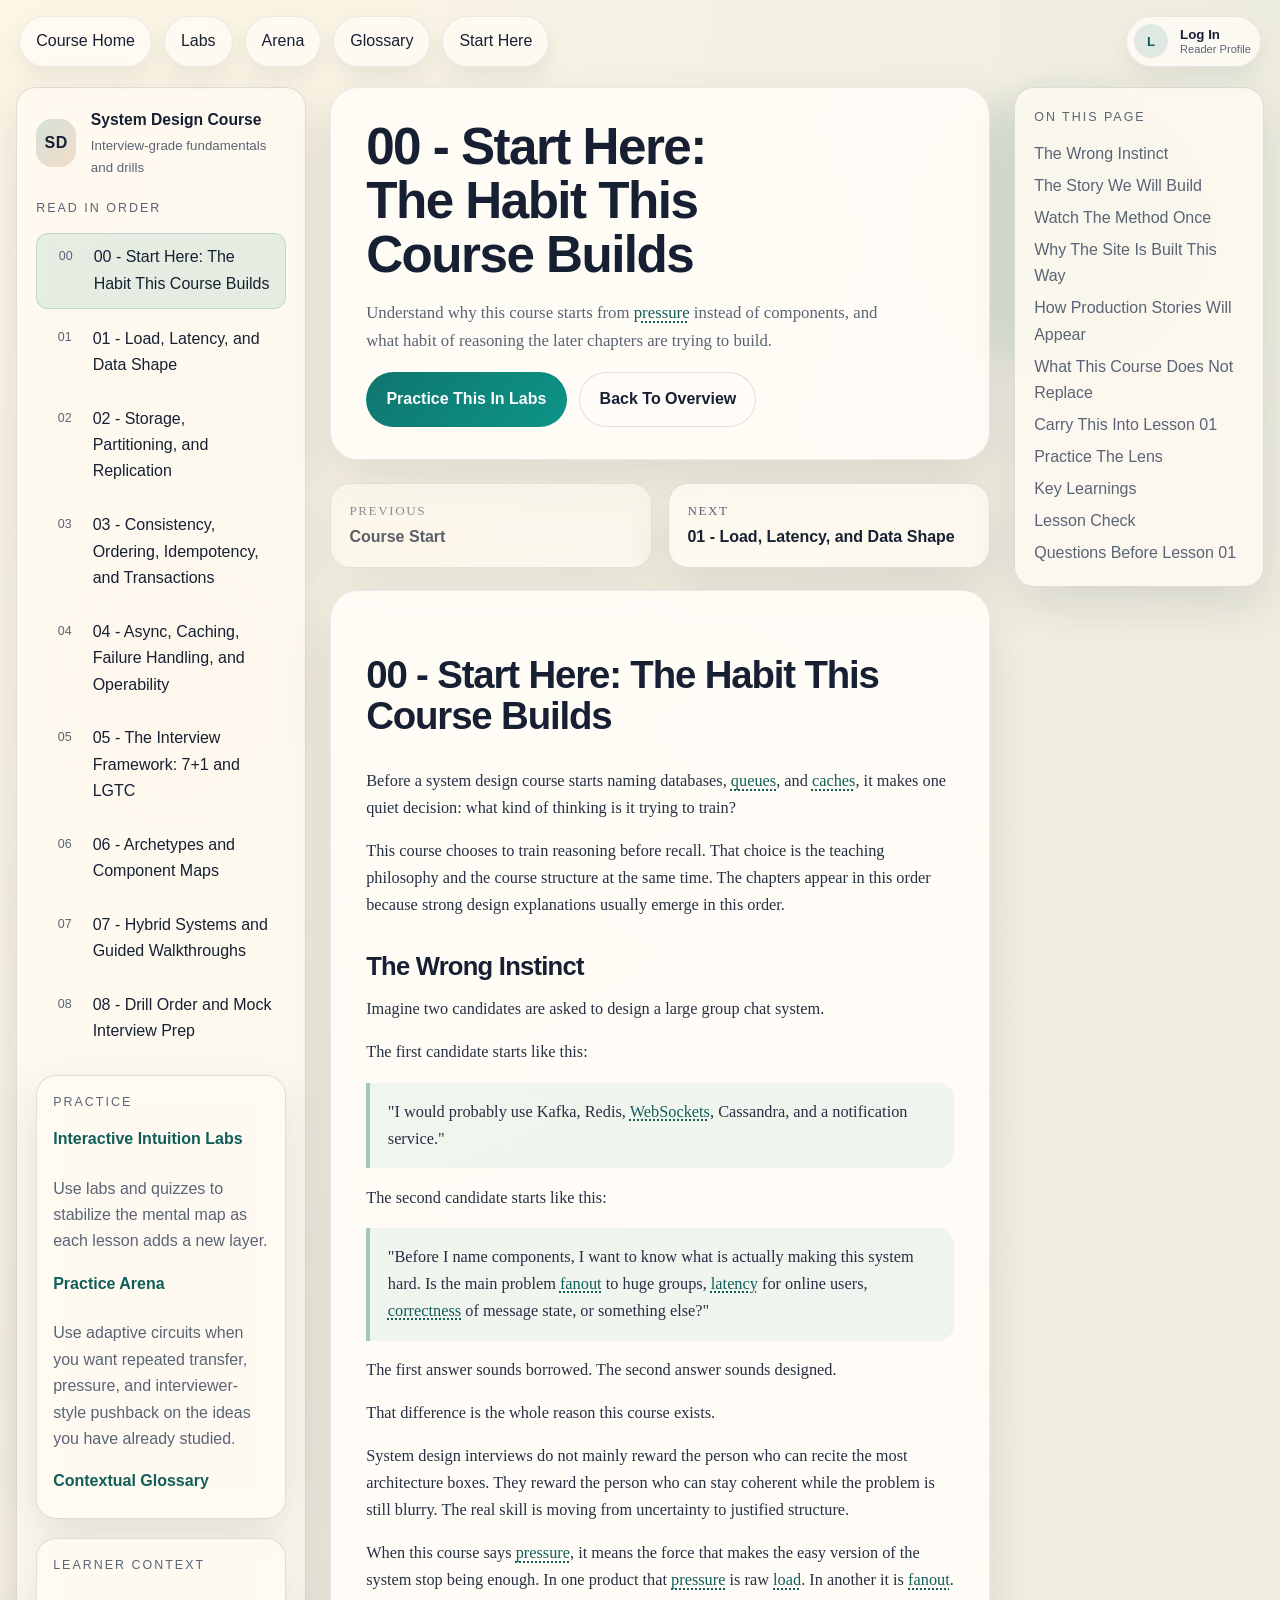
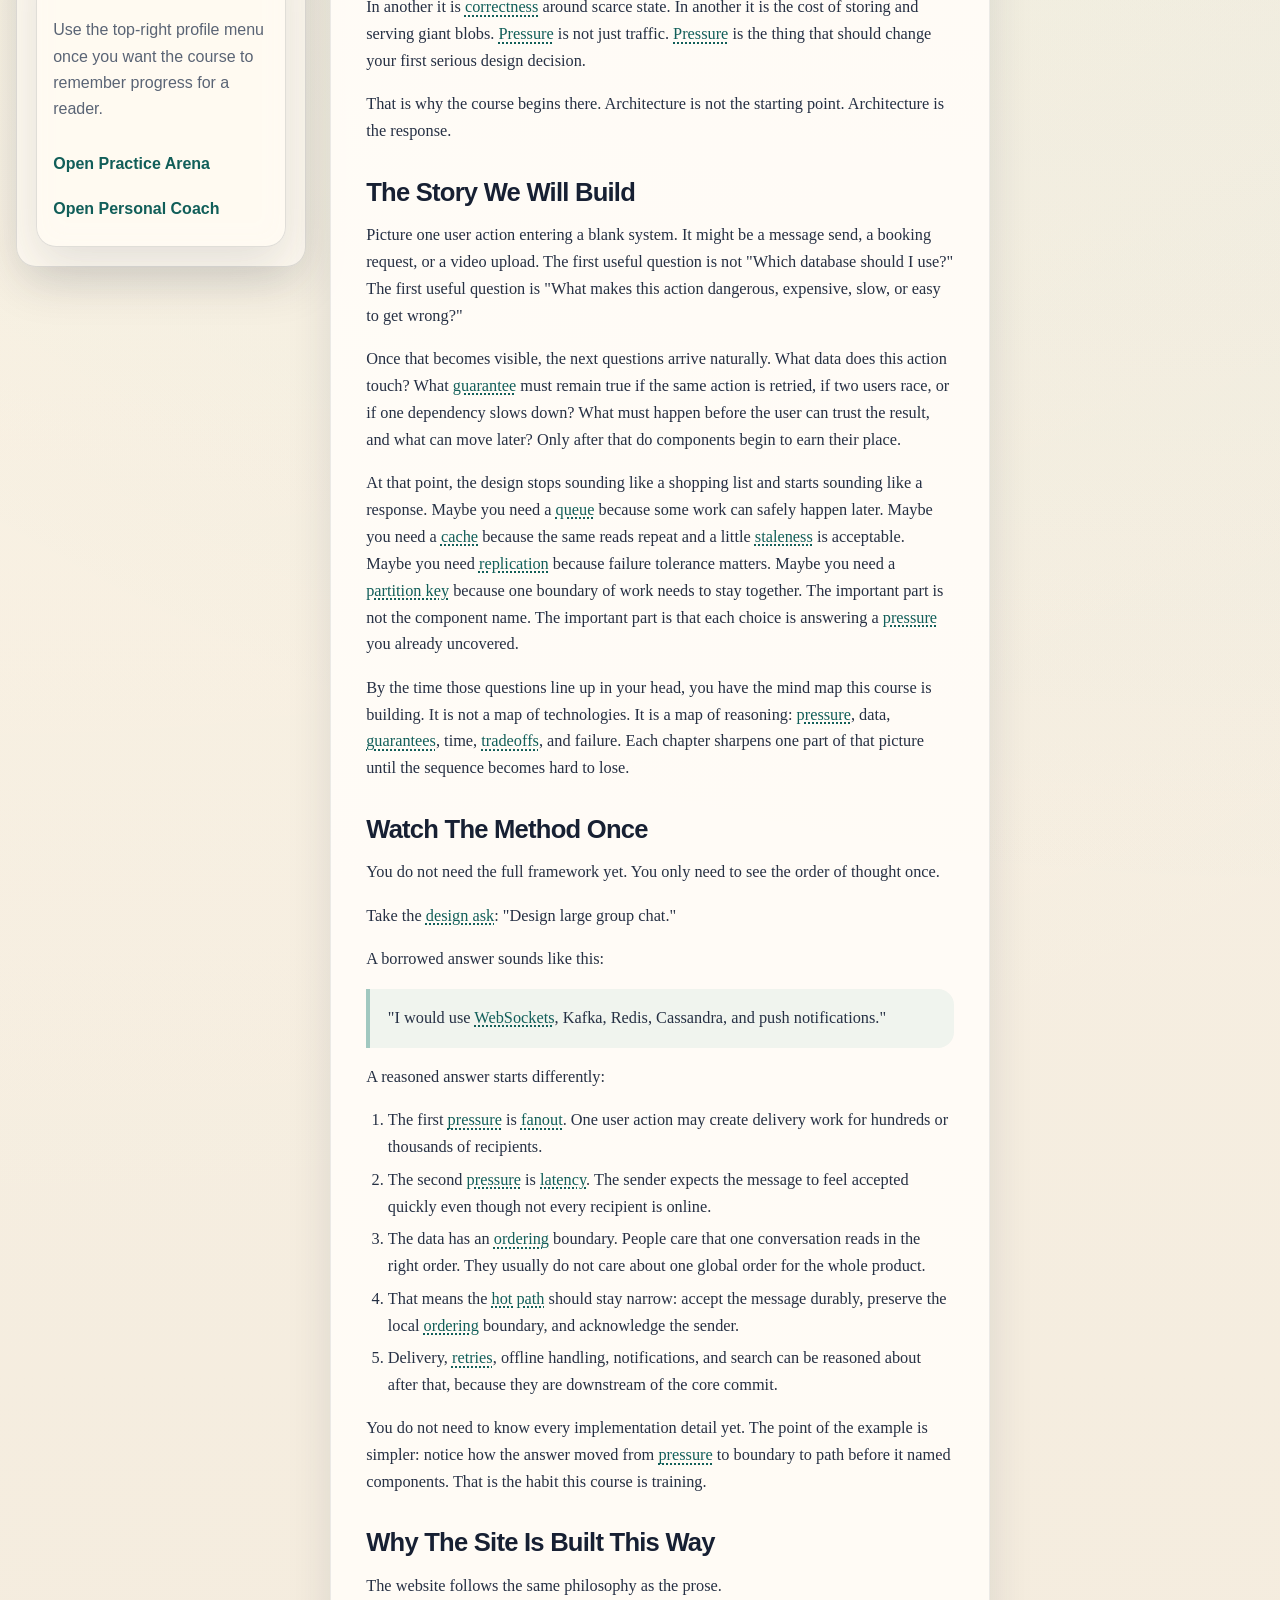
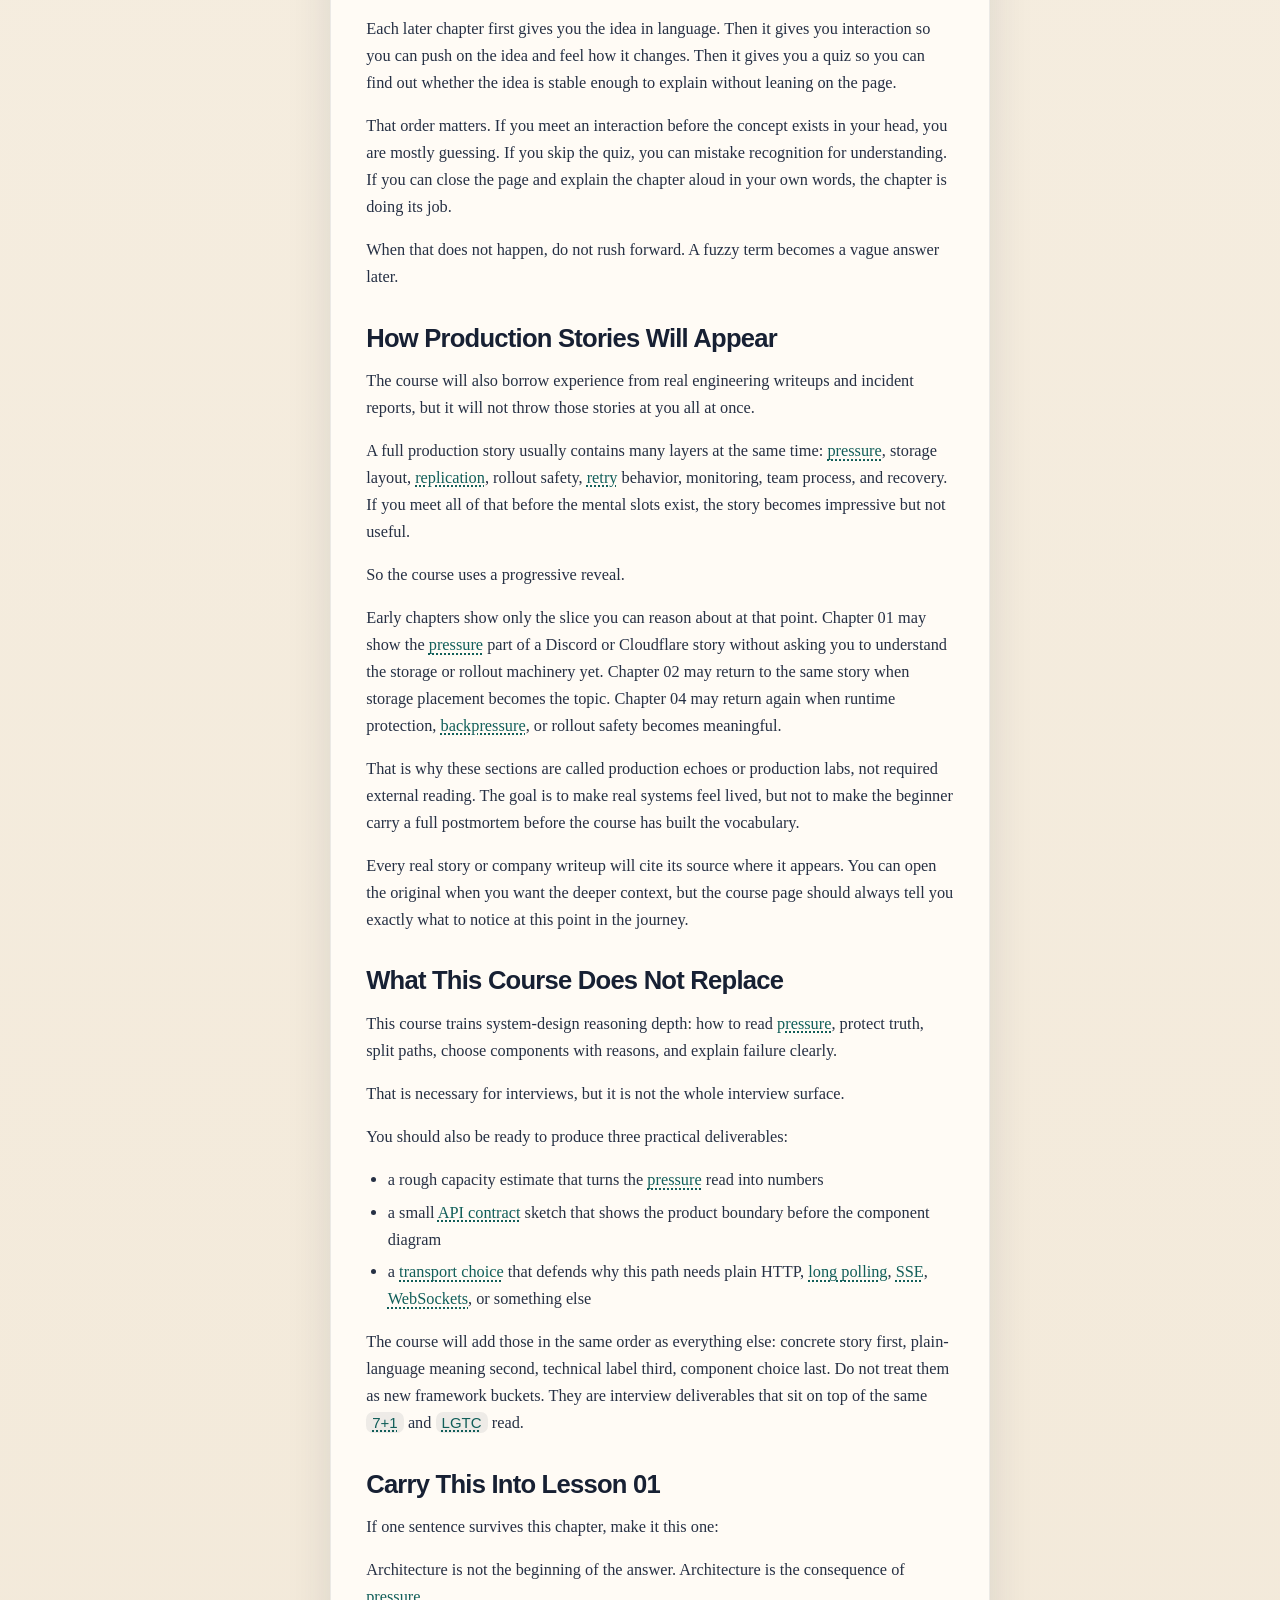
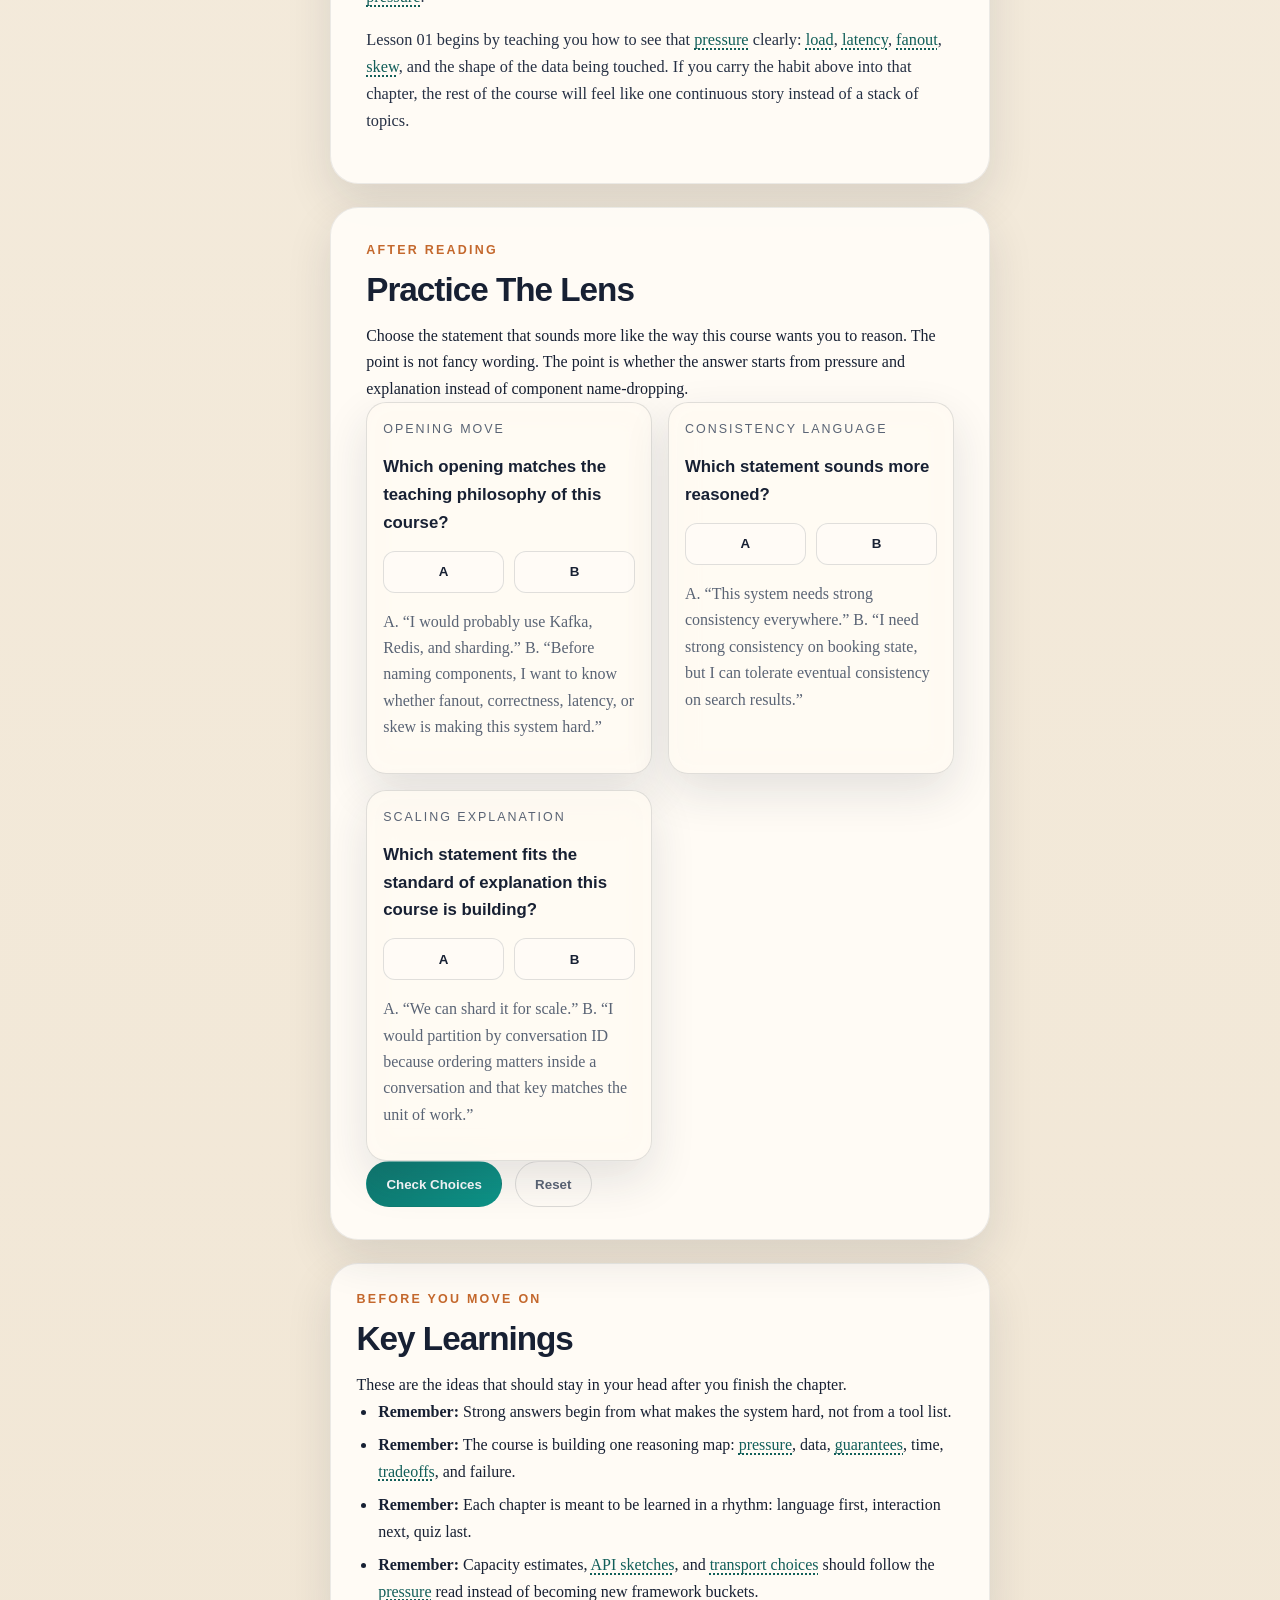
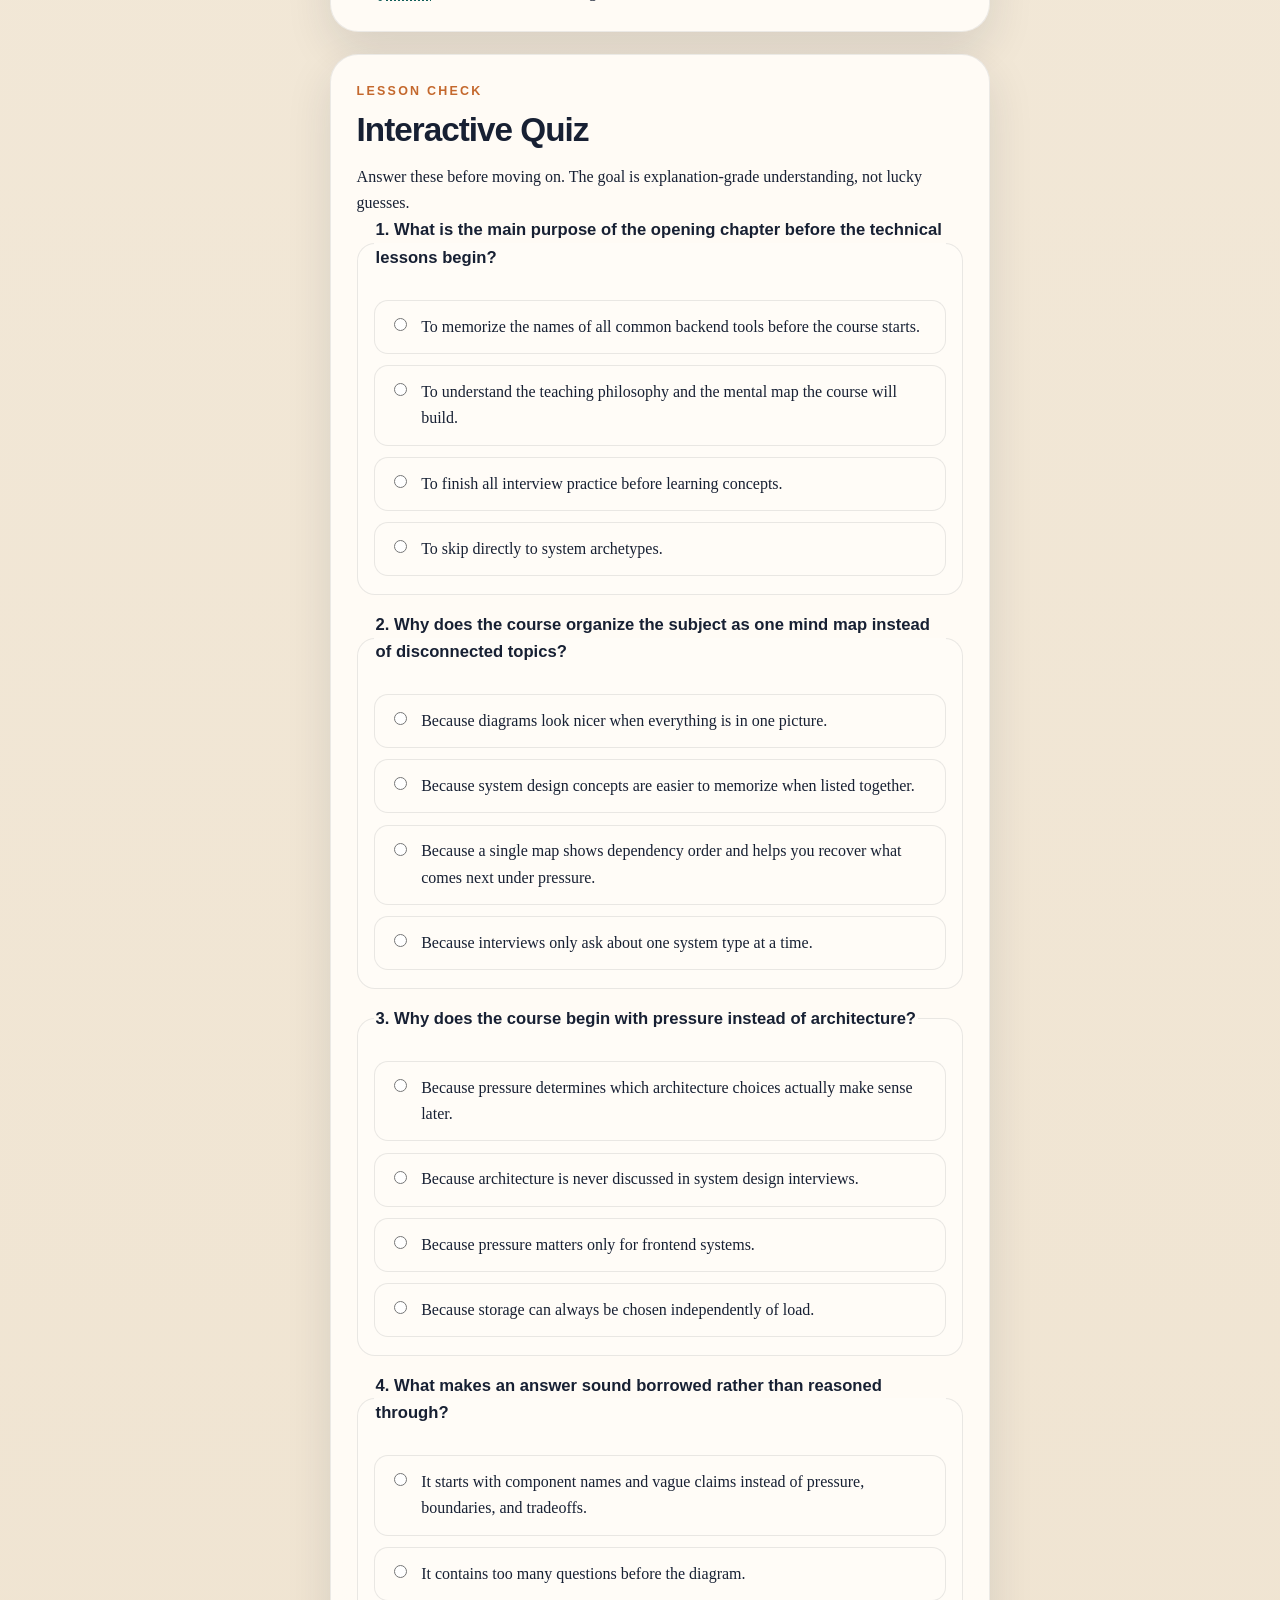
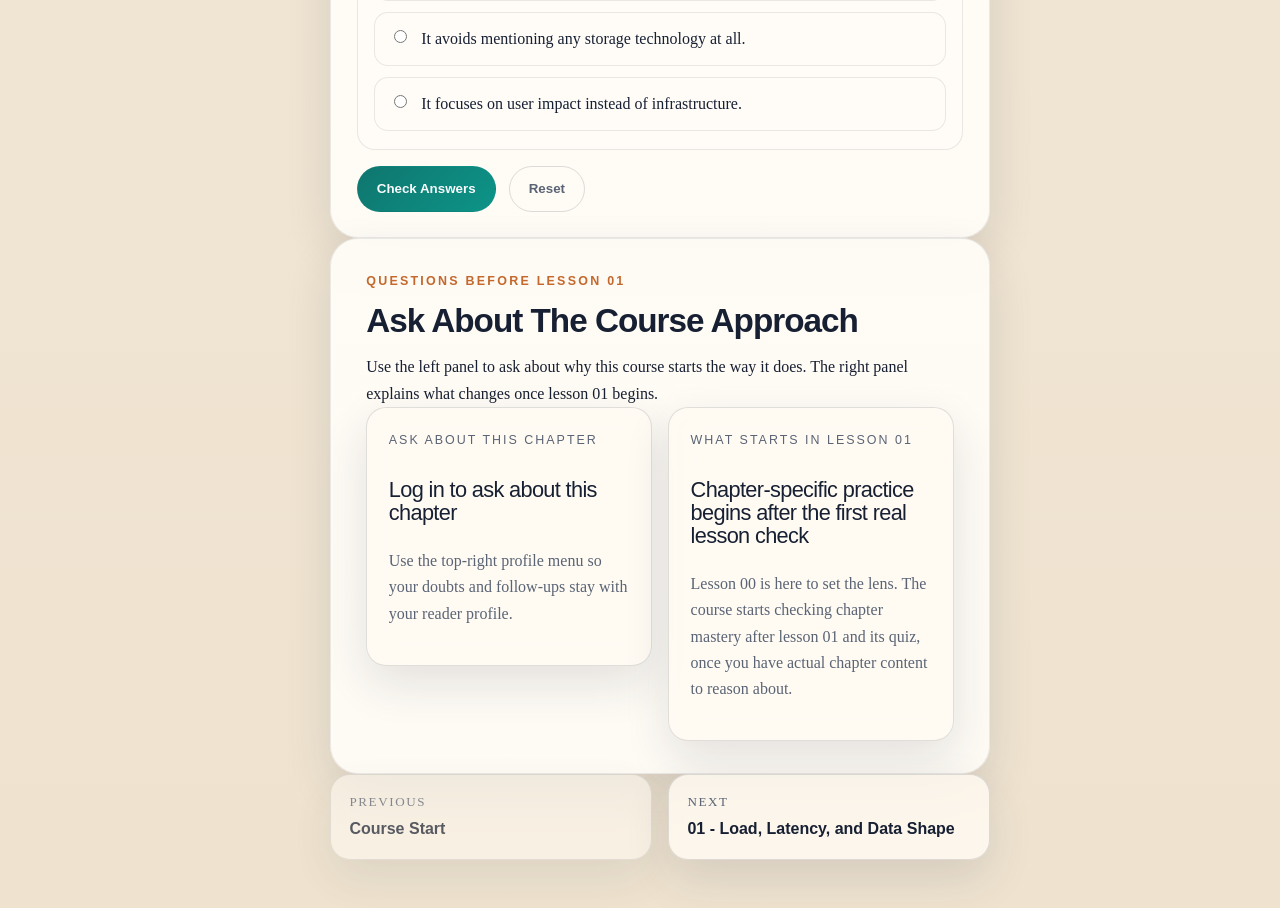
==== commit bed4477c: "Add Claude review curriculum improvements" ====
--- a/site/00-study-method.html
+++ b/site/00-study-method.html
@@ -80,7 +80,7 @@
 <h2 id="the-wrong-instinct">The Wrong Instinct</h2>
 <p>Imagine two candidates are asked to design a large group chat system.</p>
 <p>The first candidate starts like this:</p>
-<blockquote>&quot;I would probably use Kafka, Redis, WebSockets, Cassandra, and a notification service.&quot;</blockquote>
+<blockquote>&quot;I would probably use Kafka, Redis, <a class="term-link" href="glossary.html#websockets" title="A long-lived bidirectional connection often used for live updates.">WebSockets</a>, Cassandra, and a notification service.&quot;</blockquote>
 <p>The second candidate starts like this:</p>
 <blockquote>&quot;Before I name components, I want to know what is actually making this system hard. Is the main problem <a class="term-link" href="glossary.html#fanout" title="One action causing many downstream actions.">fanout</a> to huge groups, <a class="term-link" href="glossary.html#latency" title="How long a request, read, or write takes before a result is seen.">latency</a> for online users, <a class="term-link" href="glossary.html#correctness" title="Whether the system does the right thing, not just whether it stays up.">correctness</a> of message state, or something else?&quot;</blockquote>
 <p>The first answer sounds borrowed. The second answer sounds designed.</p>
@@ -91,13 +91,13 @@
 <h2 id="the-story-we-will-build">The Story We Will Build</h2>
 <p>Picture one user action entering a blank system. It might be a message send, a booking request, or a video upload. The first useful question is not &quot;Which database should I use?&quot; The first useful question is &quot;What makes this action dangerous, expensive, slow, or easy to get wrong?&quot;</p>
 <p>Once that becomes visible, the next questions arrive naturally. What data does this action touch? What <a class="term-link" href="glossary.html#guarantee" title="A promise the system must keep even when load or failure shows up.">guarantee</a> must remain true if the same action is retried, if two users race, or if one dependency slows down? What must happen before the user can trust the result, and what can move later? Only after that do components begin to earn their place.</p>
-<p>At that point, the design stops sounding like a shopping list and starts sounding like a response. Maybe you need a <a class="term-link" href="glossary.html#queue" title="A buffer that decouples producers from consumers over time.">queue</a> because some work can safely happen later. Maybe you need a <a class="term-link" href="glossary.html#cache" title="A faster copy of data used to reduce latency or load.">cache</a> because the same reads repeat and a little <a class="term-link" href="glossary.html#freshness" title="How up-to-date a read must be to be acceptable.">staleness</a> is acceptable. Maybe you need <a class="term-link" href="glossary.html#replication" title="Keeping multiple copies of data or service state.">replication</a> because failure tolerance matters. Maybe you need a <a class="term-link" href="glossary.html#partition-key" title="The value used to decide which partition owns a piece of data or work.">partition key</a> because one boundary of work needs to stay together. The important part is not the component name. The important part is that each choice is answering a <a class="term-link" href="glossary.html#pressure" title="The force that makes a system difficult to design.">pressure</a> you already uncovered.</p>
+<p>At that point, the design stops sounding like a shopping list and starts sounding like a response. Maybe you need a <a class="term-link" href="glossary.html#queue" title="A buffer that decouples producers from consumers over time.">queue</a> because some work can safely happen later. Maybe you need a <a class="term-link" href="glossary.html#cache" title="A faster copy of data used to reduce latency or load.">cache</a> because the same reads repeat and a little <a class="term-link" href="glossary.html#freshness" title="How up-to-date a read must be to be acceptable.">staleness</a> is acceptable. Maybe you need <a class="term-link" href="glossary.html#replication" title="Keeping multiple copies of data or service state.">replication</a> because failure tolerance matters. Maybe you need a <a class="term-link" href="glossary.html#partition-key" title="The value used to decide which logical partition owns a piece of data or work.">partition key</a> because one boundary of work needs to stay together. The important part is not the component name. The important part is that each choice is answering a <a class="term-link" href="glossary.html#pressure" title="The force that makes a system difficult to design.">pressure</a> you already uncovered.</p>
 <p>By the time those questions line up in your head, you have the mind map this course is building. It is not a map of technologies. It is a map of reasoning: <a class="term-link" href="glossary.html#pressure" title="The force that makes a system difficult to design.">pressure</a>, data, <a class="term-link" href="glossary.html#guarantee" title="A promise the system must keep even when load or failure shows up.">guarantees</a>, time, <a class="term-link" href="glossary.html#tradeoff" title="A choice that improves one dimension by paying in another.">tradeoffs</a>, and failure. Each chapter sharpens one part of that picture until the sequence becomes hard to lose.</p>
 <h2 id="watch-the-method-once">Watch The Method Once</h2>
 <p>You do not need the full framework yet. You only need to see the order of thought once.</p>
 <p>Take the <a class="term-link" href="glossary.html#design-ask" title="The one-line system-design question the interviewer gives you at the start.">design ask</a>: &quot;Design large group chat.&quot;</p>
 <p>A borrowed answer sounds like this:</p>
-<blockquote>&quot;I would use WebSockets, Kafka, Redis, Cassandra, and push notifications.&quot;</blockquote>
+<blockquote>&quot;I would use <a class="term-link" href="glossary.html#websockets" title="A long-lived bidirectional connection often used for live updates.">WebSockets</a>, Kafka, Redis, Cassandra, and push notifications.&quot;</blockquote>
 <p>A reasoned answer starts differently:</p>
 <ol><li>The first <a class="term-link" href="glossary.html#pressure" title="The force that makes a system difficult to design.">pressure</a> is <a class="term-link" href="glossary.html#fanout" title="One action causing many downstream actions.">fanout</a>. One user action may create delivery work for hundreds or thousands of recipients.</li><li>The second <a class="term-link" href="glossary.html#pressure" title="The force that makes a system difficult to design.">pressure</a> is <a class="term-link" href="glossary.html#latency" title="How long a request, read, or write takes before a result is seen.">latency</a>. The sender expects the message to feel accepted quickly even though not every recipient is online.</li><li>The data has an <a class="term-link" href="glossary.html#ordering" title="Whether operations or events must be seen in a particular sequence.">ordering</a> boundary. People care that one conversation reads in the right order. They usually do not care about one global order for the whole product.</li><li>That means the <a class="term-link" href="glossary.html#hot-path" title="The work that must finish before the user can trust the result.">hot path</a> should stay narrow: accept the message durably, preserve the local <a class="term-link" href="glossary.html#ordering" title="Whether operations or events must be seen in a particular sequence.">ordering</a> boundary, and acknowledge the sender.</li><li>Delivery, <a class="term-link" href="glossary.html#retry" title="Trying an operation again after a timeout or transient failure.">retries</a>, offline handling, notifications, and search can be reasoned about after that, because they are downstream of the core commit.</li></ol>
 <p>You do not need to know every implementation detail yet. The point of the example is simpler: notice how the answer moved from <a class="term-link" href="glossary.html#pressure" title="The force that makes a system difficult to design.">pressure</a> to boundary to path before it named components. That is the habit this course is training.</p>
@@ -113,6 +113,12 @@
 <p>Early chapters show only the slice you can reason about at that point. Chapter 01 may show the <a class="term-link" href="glossary.html#pressure" title="The force that makes a system difficult to design.">pressure</a> part of a Discord or Cloudflare story without asking you to understand the storage or rollout machinery yet. Chapter 02 may return to the same story when storage placement becomes the topic. Chapter 04 may return again when runtime protection, <a class="term-link" href="glossary.html#backpressure" title="A system slowing or limiting incoming work because it cannot safely keep up.">backpressure</a>, or rollout safety becomes meaningful.</p>
 <p>That is why these sections are called production echoes or production labs, not required external reading. The goal is to make real systems feel lived, but not to make the beginner carry a full postmortem before the course has built the vocabulary.</p>
 <p>Every real story or company writeup will cite its source where it appears. You can open the original when you want the deeper context, but the course page should always tell you exactly what to notice at this point in the journey.</p>
+<h2 id="what-this-course-does-not-replace">What This Course Does Not Replace</h2>
+<p>This course trains system-design reasoning depth: how to read <a class="term-link" href="glossary.html#pressure" title="The force that makes a system difficult to design.">pressure</a>, protect truth, split paths, choose components with reasons, and explain failure clearly.</p>
+<p>That is necessary for interviews, but it is not the whole interview surface.</p>
+<p>You should also be ready to produce three practical deliverables:</p>
+<ul><li>a rough capacity estimate that turns the <a class="term-link" href="glossary.html#pressure" title="The force that makes a system difficult to design.">pressure</a> read into numbers</li><li>a small <a class="term-link" href="glossary.html#api-contract" title="The product-facing request and response promise at a system boundary.">API contract</a> sketch that shows the product boundary before the component diagram</li><li>a <a class="term-link" href="glossary.html#transport-choice" title="The decision about how clients and services communicate on a path.">transport choice</a> that defends why this path needs plain HTTP, <a class="term-link" href="glossary.html#long-polling" title="A fallback push-like pattern where clients hold a request open waiting for updates.">long polling</a>, <a class="term-link" href="glossary.html#sse" title="A one-way server-to-client event stream over HTTP.">SSE</a>, <a class="term-link" href="glossary.html#websockets" title="A long-lived bidirectional connection often used for live updates.">WebSockets</a>, or something else</li></ul>
+<p>The course will add those in the same order as everything else: concrete story first, plain-language meaning second, technical label third, component choice last. Do not treat them as new framework buckets. They are interview deliverables that sit on top of the same <code><a class="term-link" href="glossary.html#7-plus-1" title="The course&#39;s opening question set for clarifying a system design ask.">7+1</a></code> and <code><a class="term-link" href="glossary.html#lgtc" title="The course&#39;s four-bucket summary: Load, Guarantees, Topology, Constraints.">LGTC</a></code> read.</p>
 <h2 id="carry-this-into-lesson-01">Carry This Into Lesson 01</h2>
 <p>If one sentence survives this chapter, make it this one:</p>
 <p>Architecture is not the beginning of the answer. Architecture is the consequence of <a class="term-link" href="glossary.html#pressure" title="The force that makes a system difficult to design.">pressure</a>.</p>
@@ -136,7 +142,7 @@
         <h2>Key Learnings</h2>
         <p>These are the ideas that should stay in your head after you finish the chapter.</p>
       </div>
-      <ul class="takeaway-list"><li><strong>Remember:</strong> Strong answers begin from what makes the system hard, not from a tool list.</li><li><strong>Remember:</strong> The course is building one reasoning map: <a class="term-link" href="glossary.html#pressure" title="The force that makes a system difficult to design.">pressure</a>, data, <a class="term-link" href="glossary.html#guarantee" title="A promise the system must keep even when load or failure shows up.">guarantees</a>, time, <a class="term-link" href="glossary.html#tradeoff" title="A choice that improves one dimension by paying in another.">tradeoffs</a>, and failure.</li><li><strong>Remember:</strong> Each chapter is meant to be learned in a rhythm: language first, interaction next, quiz last.</li></ul>
+      <ul class="takeaway-list"><li><strong>Remember:</strong> Strong answers begin from what makes the system hard, not from a tool list.</li><li><strong>Remember:</strong> The course is building one reasoning map: <a class="term-link" href="glossary.html#pressure" title="The force that makes a system difficult to design.">pressure</a>, data, <a class="term-link" href="glossary.html#guarantee" title="A promise the system must keep even when load or failure shows up.">guarantees</a>, time, <a class="term-link" href="glossary.html#tradeoff" title="A choice that improves one dimension by paying in another.">tradeoffs</a>, and failure.</li><li><strong>Remember:</strong> Each chapter is meant to be learned in a rhythm: language first, interaction next, quiz last.</li><li><strong>Remember:</strong> Capacity estimates, <a class="term-link" href="glossary.html#api-contract" title="The product-facing request and response promise at a system boundary.">API sketches</a>, and <a class="term-link" href="glossary.html#transport-choice" title="The decision about how clients and services communicate on a path.">transport choices</a> should follow the <a class="term-link" href="glossary.html#pressure" title="The force that makes a system difficult to design.">pressure</a> read instead of becoming new framework buckets.</li></ul>
     </section>
 
     <section class="quiz-panel" id="lesson-check" data-lesson-quiz="00-study-method">
@@ -178,7 +184,7 @@
     <aside class="toc">
       <p class="toc-label">On This Page</p>
       <ul>
-        <li class="level-2"><a href="#the-wrong-instinct">The Wrong Instinct</a></li><li class="level-2"><a href="#the-story-we-will-build">The Story We Will Build</a></li><li class="level-2"><a href="#watch-the-method-once">Watch The Method Once</a></li><li class="level-2"><a href="#why-the-site-is-built-this-way">Why The Site Is Built This Way</a></li><li class="level-2"><a href="#how-production-stories-will-appear">How Production Stories Will Appear</a></li><li class="level-2"><a href="#carry-this-into-lesson-01">Carry This Into Lesson 01</a></li><li class="level-2"><a href="#practice-the-lens">Practice The Lens</a></li><li class="level-2"><a href="#key-learnings">Key Learnings</a></li><li class="level-2"><a href="#lesson-check">Lesson Check</a></li><li class="level-2"><a href="#chapter-coach">Questions Before Lesson 01</a></li>
+        <li class="level-2"><a href="#the-wrong-instinct">The Wrong Instinct</a></li><li class="level-2"><a href="#the-story-we-will-build">The Story We Will Build</a></li><li class="level-2"><a href="#watch-the-method-once">Watch The Method Once</a></li><li class="level-2"><a href="#why-the-site-is-built-this-way">Why The Site Is Built This Way</a></li><li class="level-2"><a href="#how-production-stories-will-appear">How Production Stories Will Appear</a></li><li class="level-2"><a href="#what-this-course-does-not-replace">What This Course Does Not Replace</a></li><li class="level-2"><a href="#carry-this-into-lesson-01">Carry This Into Lesson 01</a></li><li class="level-2"><a href="#practice-the-lens">Practice The Lens</a></li><li class="level-2"><a href="#key-learnings">Key Learnings</a></li><li class="level-2"><a href="#lesson-check">Lesson Check</a></li><li class="level-2"><a href="#chapter-coach">Questions Before Lesson 01</a></li>
       </ul>
     </aside>
 
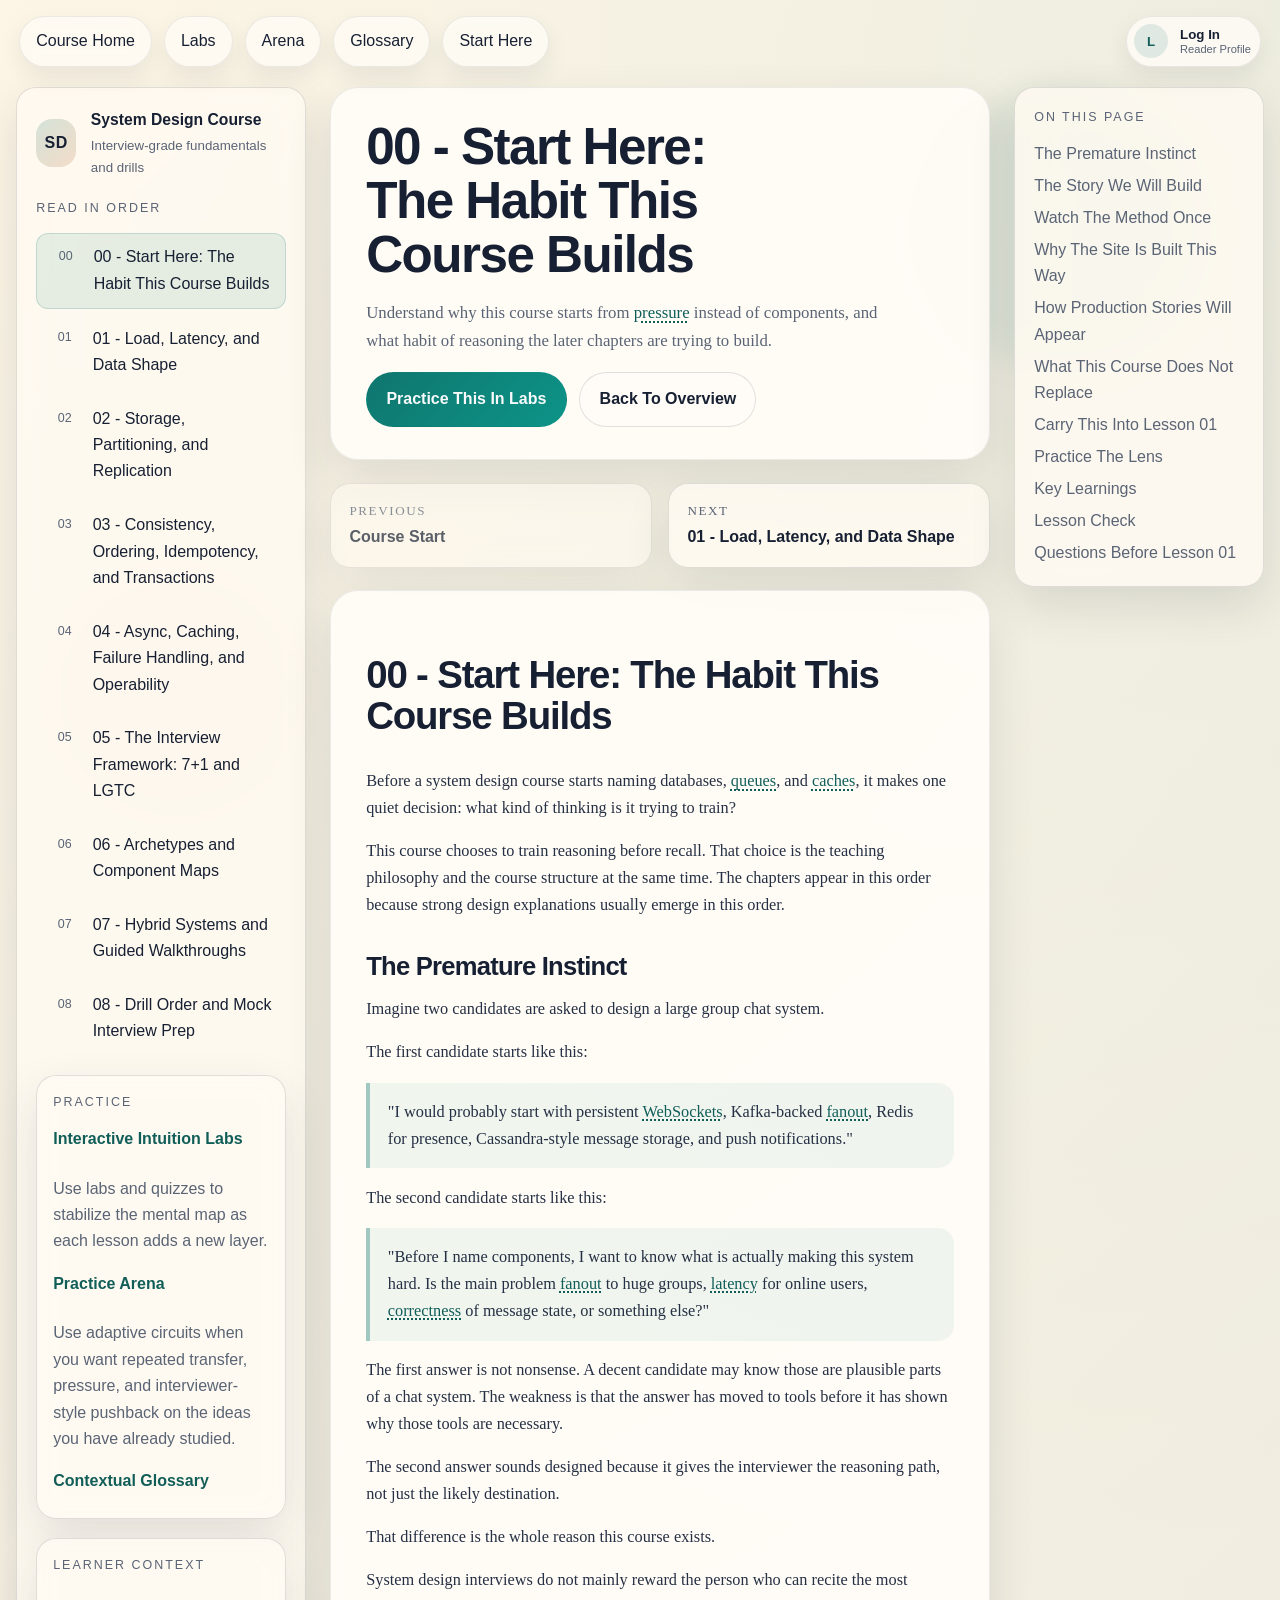
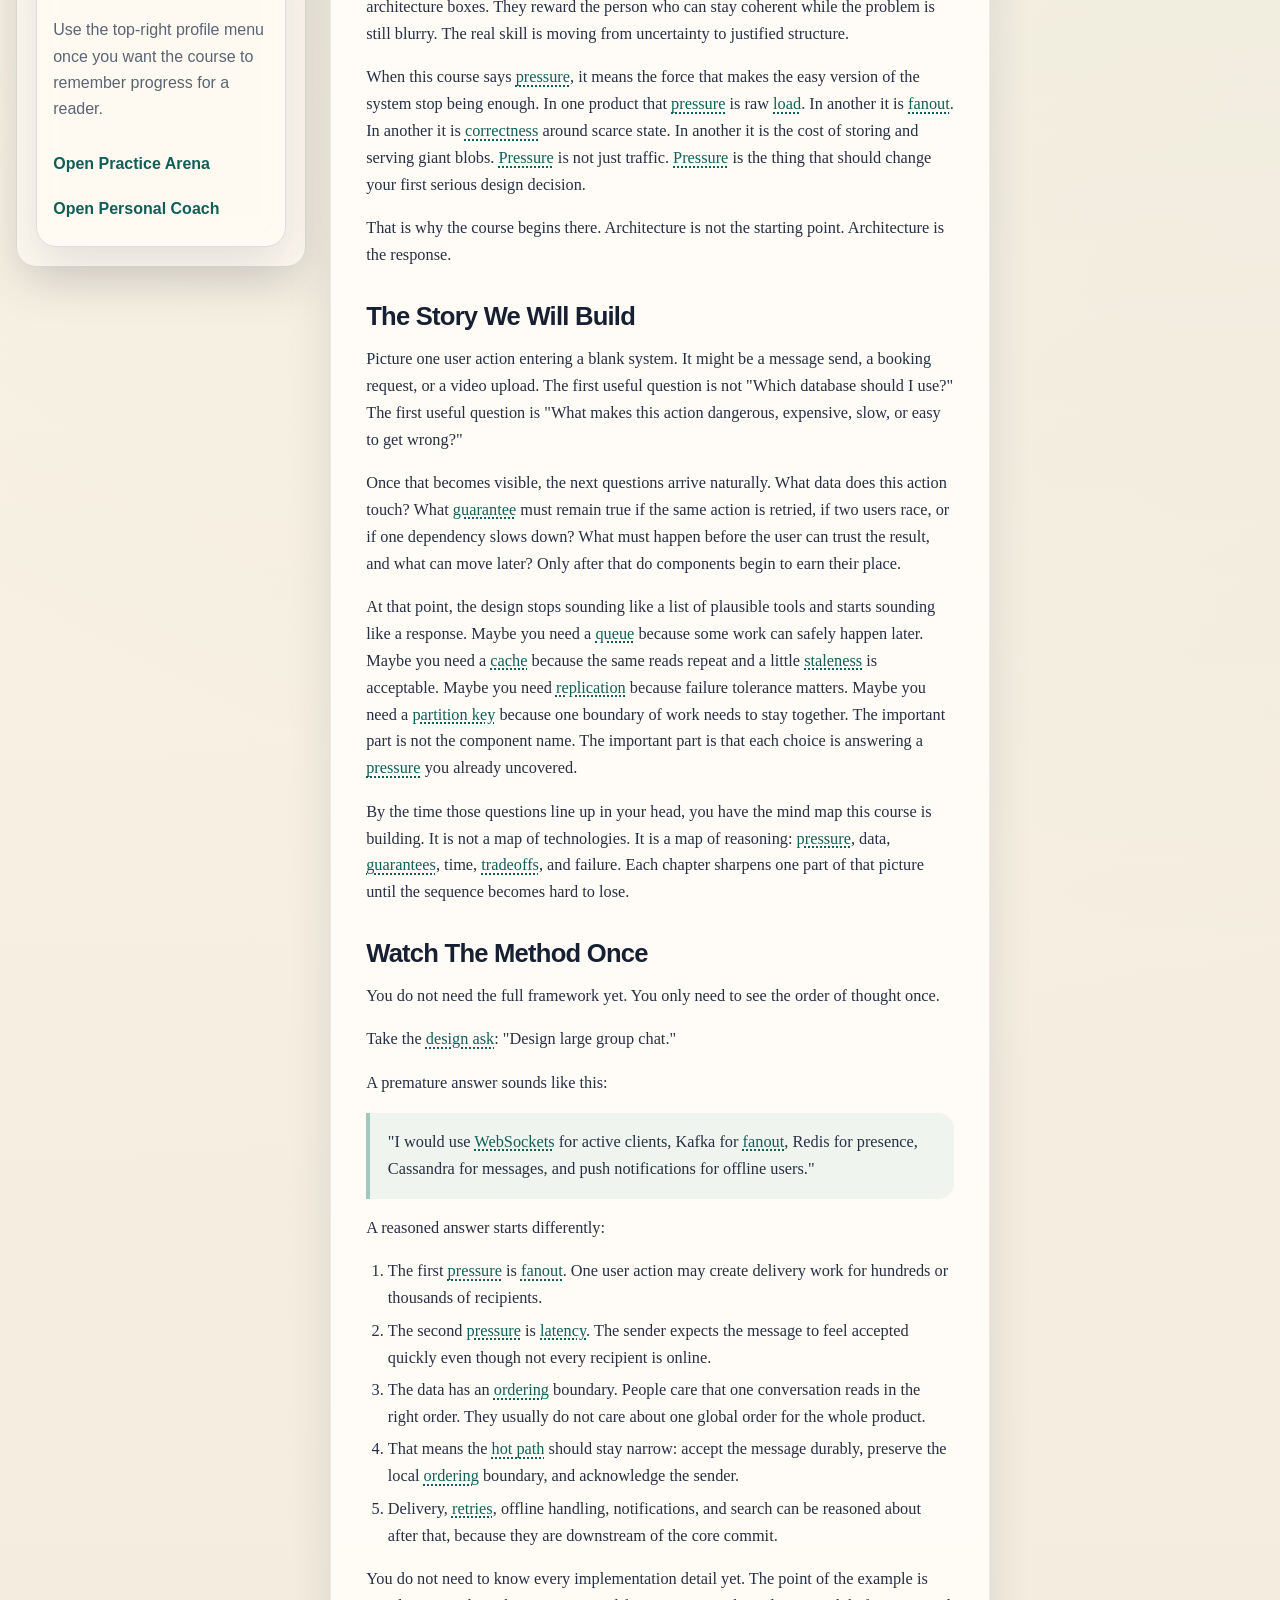
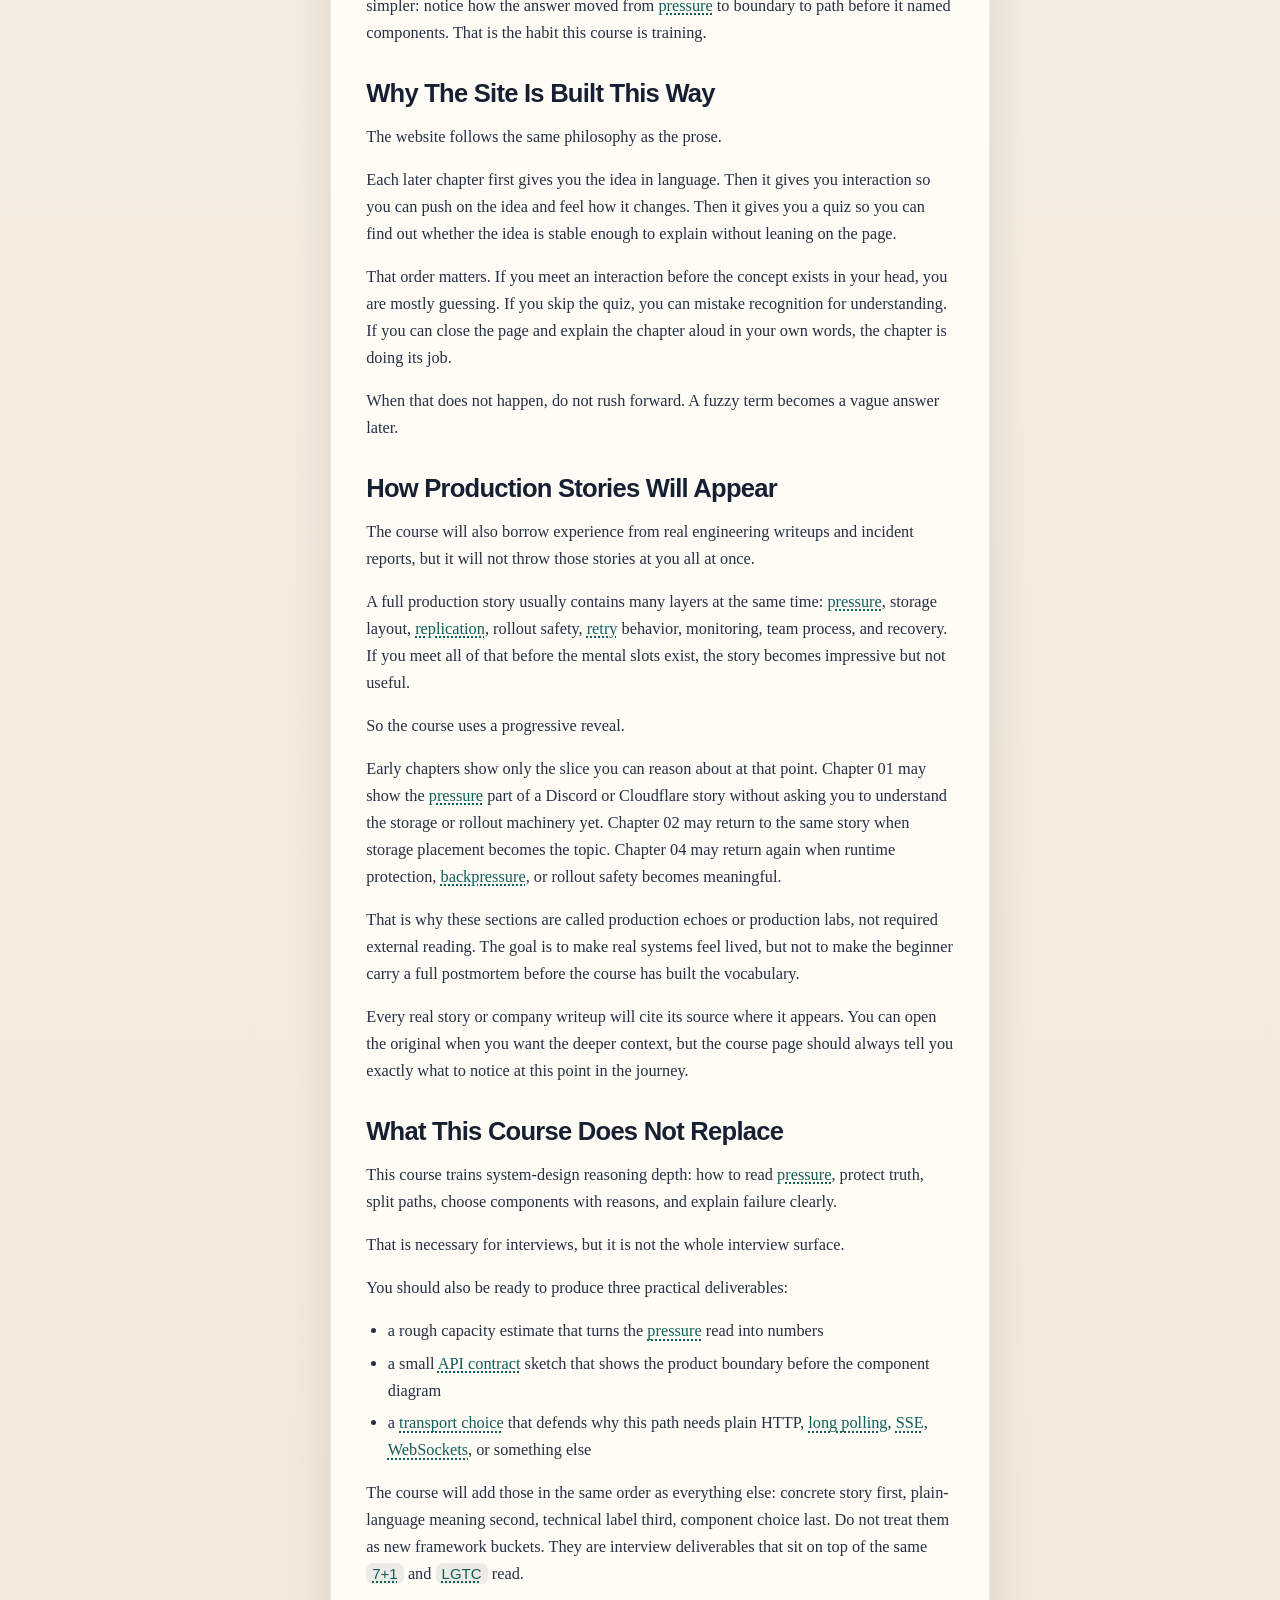
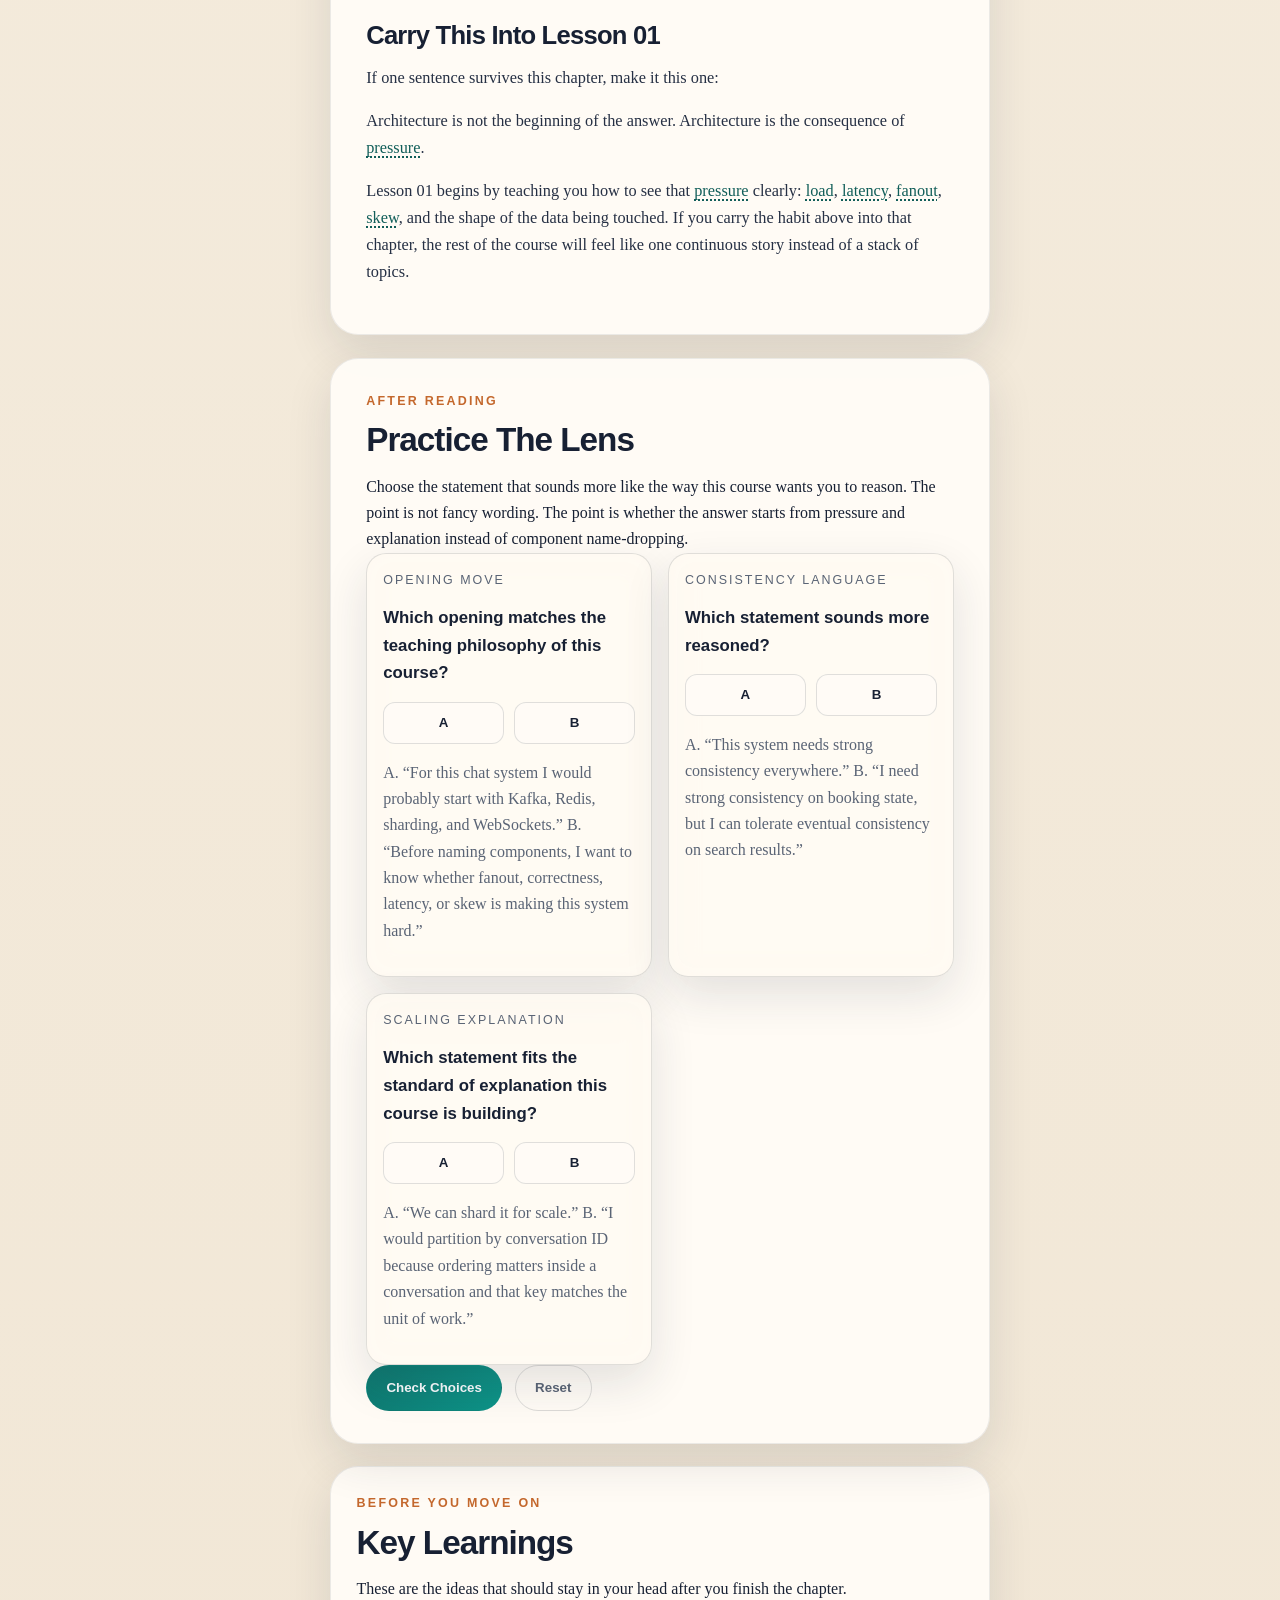
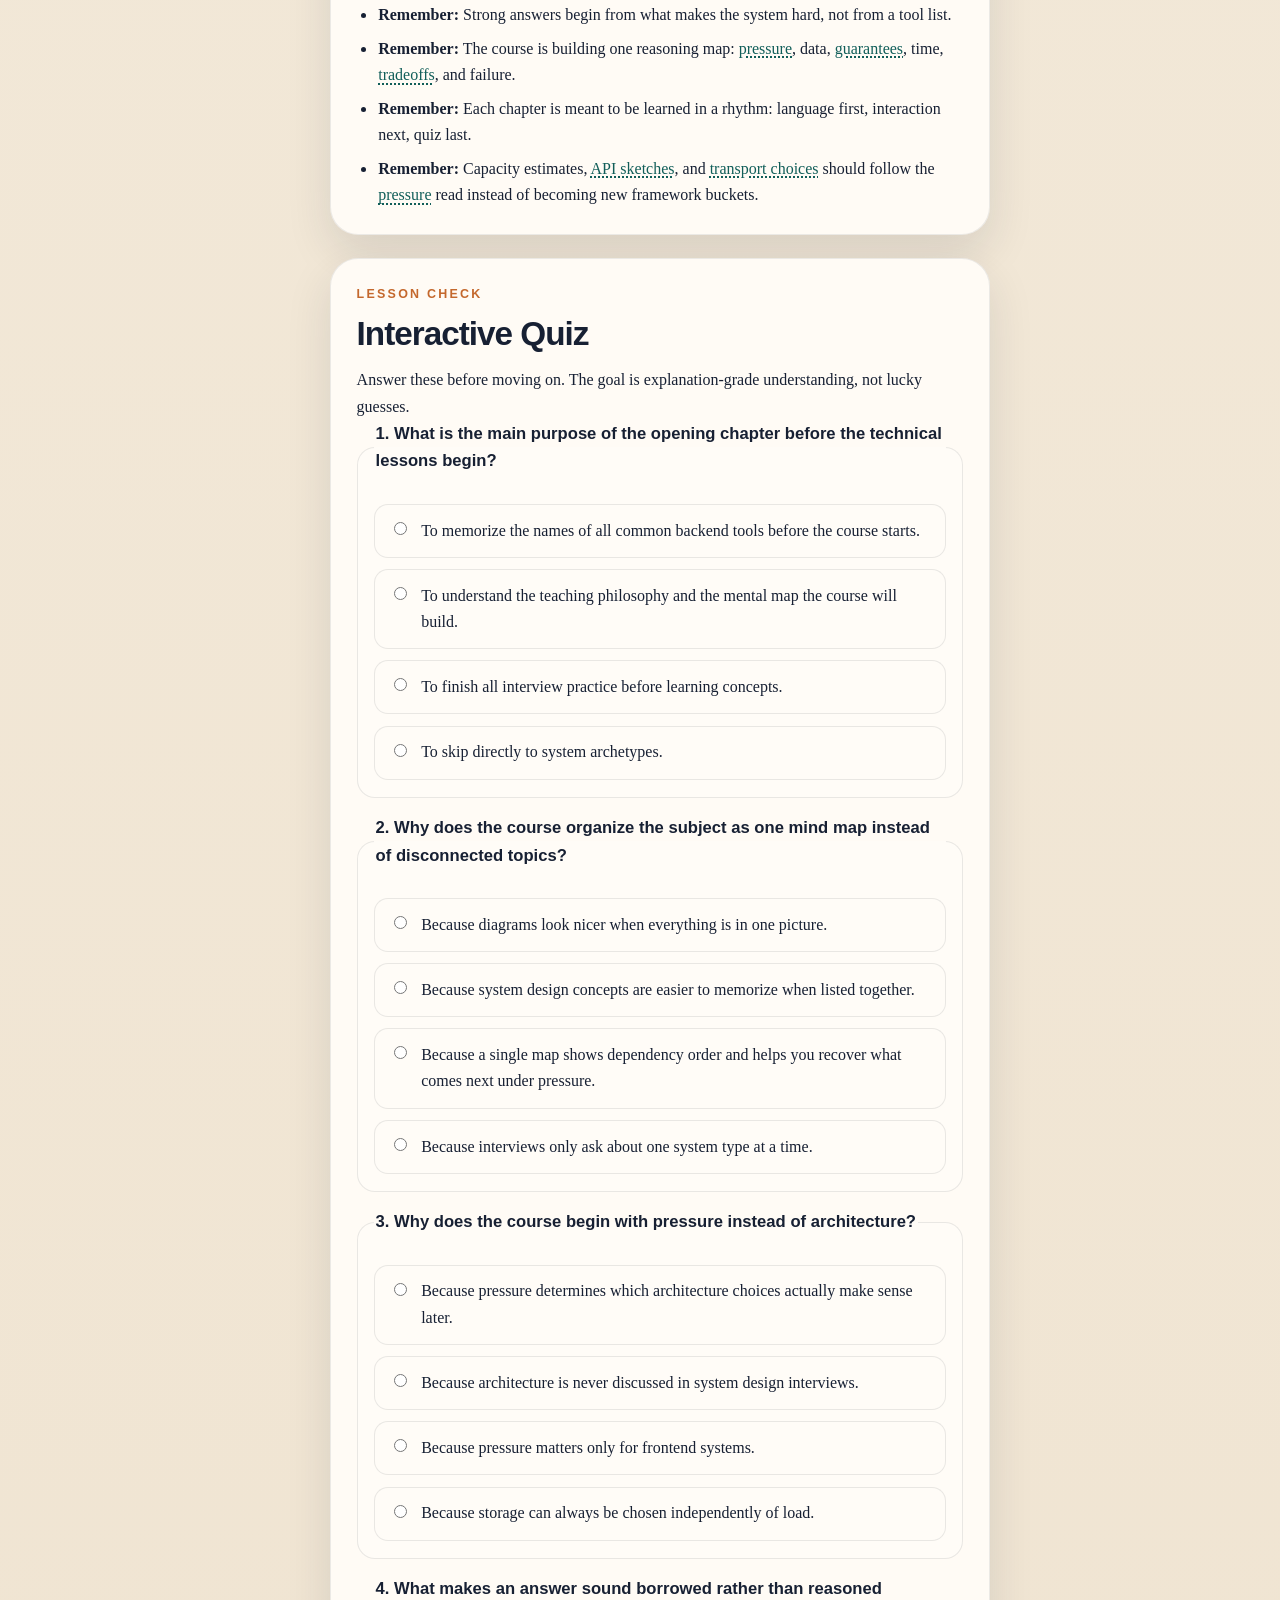
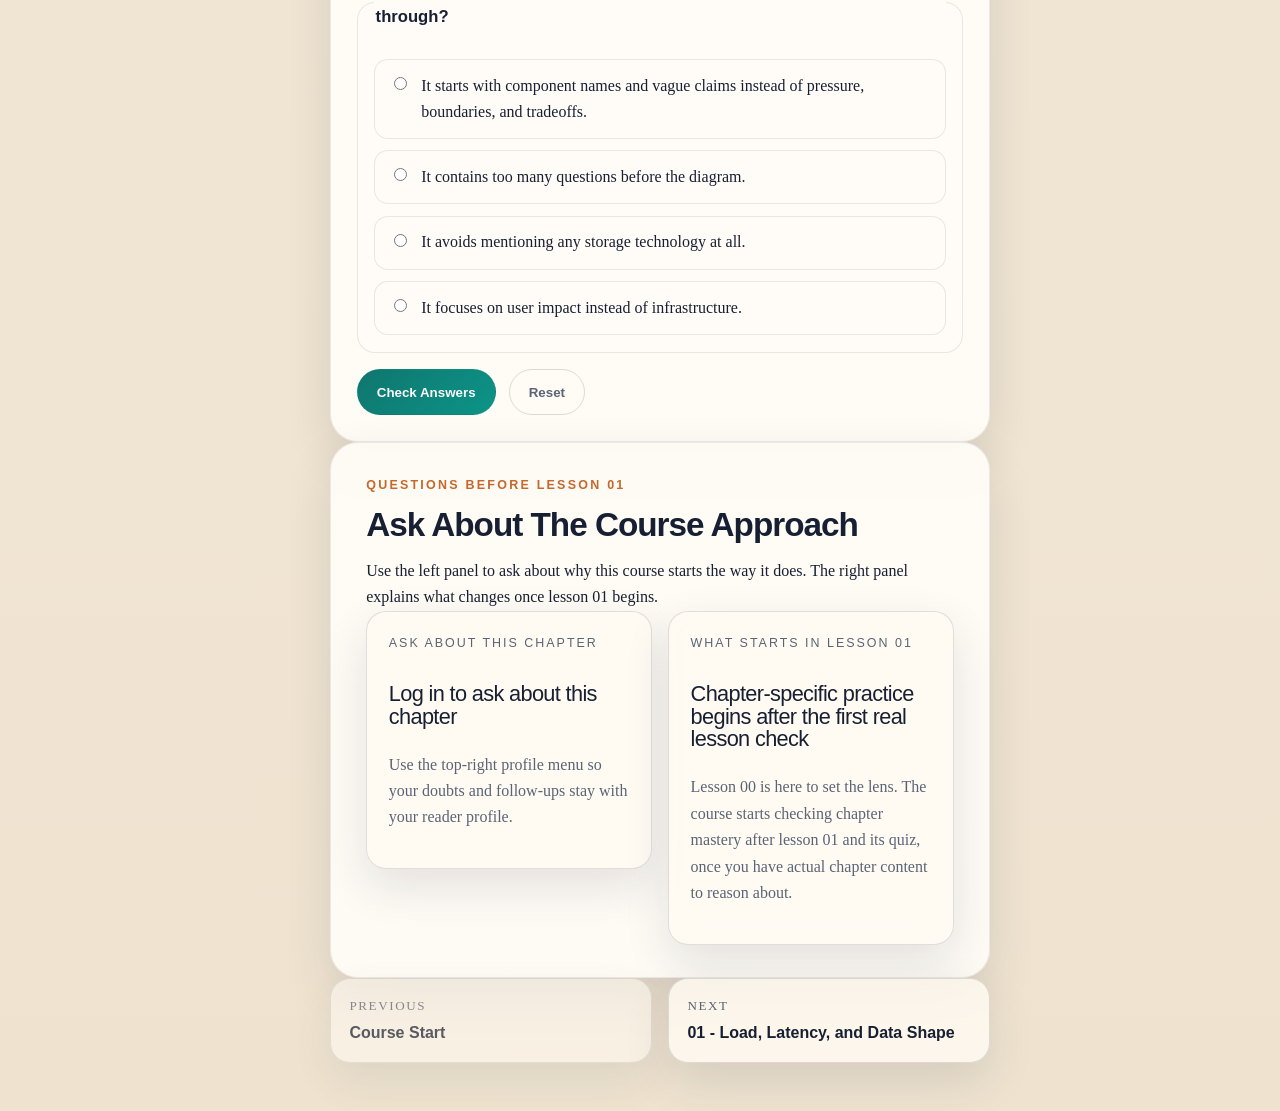
==== commit b6b1f58c: "Make candidate contrast examples realistic" ====
--- a/site/00-study-method.html
+++ b/site/00-study-method.html
@@ -77,13 +77,14 @@
       <h1 id="00-start-here-the-habit-this-course-builds">00 - Start Here: The Habit This Course Builds</h1>
 <p>Before a system design course starts naming databases, <a class="term-link" href="glossary.html#queue" title="A buffer that decouples producers from consumers over time.">queues</a>, and <a class="term-link" href="glossary.html#cache" title="A faster copy of data used to reduce latency or load.">caches</a>, it makes one quiet decision: what kind of thinking is it trying to train?</p>
 <p>This course chooses to train reasoning before recall. That choice is the teaching philosophy and the course structure at the same time. The chapters appear in this order because strong design explanations usually emerge in this order.</p>
-<h2 id="the-wrong-instinct">The Wrong Instinct</h2>
+<h2 id="the-premature-instinct">The Premature Instinct</h2>
 <p>Imagine two candidates are asked to design a large group chat system.</p>
 <p>The first candidate starts like this:</p>
-<blockquote>&quot;I would probably use Kafka, Redis, <a class="term-link" href="glossary.html#websockets" title="A long-lived bidirectional connection often used for live updates.">WebSockets</a>, Cassandra, and a notification service.&quot;</blockquote>
+<blockquote>&quot;I would probably start with persistent <a class="term-link" href="glossary.html#websockets" title="A long-lived bidirectional connection often used for live updates.">WebSockets</a>, Kafka-backed <a class="term-link" href="glossary.html#fanout" title="One action causing many downstream actions.">fanout</a>, Redis for presence, Cassandra-style message storage, and push notifications.&quot;</blockquote>
 <p>The second candidate starts like this:</p>
 <blockquote>&quot;Before I name components, I want to know what is actually making this system hard. Is the main problem <a class="term-link" href="glossary.html#fanout" title="One action causing many downstream actions.">fanout</a> to huge groups, <a class="term-link" href="glossary.html#latency" title="How long a request, read, or write takes before a result is seen.">latency</a> for online users, <a class="term-link" href="glossary.html#correctness" title="Whether the system does the right thing, not just whether it stays up.">correctness</a> of message state, or something else?&quot;</blockquote>
-<p>The first answer sounds borrowed. The second answer sounds designed.</p>
+<p>The first answer is not nonsense. A decent candidate may know those are plausible parts of a chat system. The weakness is that the answer has moved to tools before it has shown why those tools are necessary.</p>
+<p>The second answer sounds designed because it gives the interviewer the reasoning path, not just the likely destination.</p>
 <p>That difference is the whole reason this course exists.</p>
 <p>System design interviews do not mainly reward the person who can recite the most architecture boxes. They reward the person who can stay coherent while the problem is still blurry. The real skill is moving from uncertainty to justified structure.</p>
 <p>When this course says <a class="term-link" href="glossary.html#pressure" title="The force that makes a system difficult to design.">pressure</a>, it means the force that makes the easy version of the system stop being enough. In one product that <a class="term-link" href="glossary.html#pressure" title="The force that makes a system difficult to design.">pressure</a> is raw <a class="term-link" href="glossary.html#load" title="How much work hits the system over time.">load</a>. In another it is <a class="term-link" href="glossary.html#fanout" title="One action causing many downstream actions.">fanout</a>. In another it is <a class="term-link" href="glossary.html#correctness" title="Whether the system does the right thing, not just whether it stays up.">correctness</a> around scarce state. In another it is the cost of storing and serving giant blobs. <a class="term-link" href="glossary.html#pressure" title="The force that makes a system difficult to design.">Pressure</a> is not just traffic. <a class="term-link" href="glossary.html#pressure" title="The force that makes a system difficult to design.">Pressure</a> is the thing that should change your first serious design decision.</p>
@@ -91,13 +92,13 @@
 <h2 id="the-story-we-will-build">The Story We Will Build</h2>
 <p>Picture one user action entering a blank system. It might be a message send, a booking request, or a video upload. The first useful question is not &quot;Which database should I use?&quot; The first useful question is &quot;What makes this action dangerous, expensive, slow, or easy to get wrong?&quot;</p>
 <p>Once that becomes visible, the next questions arrive naturally. What data does this action touch? What <a class="term-link" href="glossary.html#guarantee" title="A promise the system must keep even when load or failure shows up.">guarantee</a> must remain true if the same action is retried, if two users race, or if one dependency slows down? What must happen before the user can trust the result, and what can move later? Only after that do components begin to earn their place.</p>
-<p>At that point, the design stops sounding like a shopping list and starts sounding like a response. Maybe you need a <a class="term-link" href="glossary.html#queue" title="A buffer that decouples producers from consumers over time.">queue</a> because some work can safely happen later. Maybe you need a <a class="term-link" href="glossary.html#cache" title="A faster copy of data used to reduce latency or load.">cache</a> because the same reads repeat and a little <a class="term-link" href="glossary.html#freshness" title="How up-to-date a read must be to be acceptable.">staleness</a> is acceptable. Maybe you need <a class="term-link" href="glossary.html#replication" title="Keeping multiple copies of data or service state.">replication</a> because failure tolerance matters. Maybe you need a <a class="term-link" href="glossary.html#partition-key" title="The value used to decide which logical partition owns a piece of data or work.">partition key</a> because one boundary of work needs to stay together. The important part is not the component name. The important part is that each choice is answering a <a class="term-link" href="glossary.html#pressure" title="The force that makes a system difficult to design.">pressure</a> you already uncovered.</p>
+<p>At that point, the design stops sounding like a list of plausible tools and starts sounding like a response. Maybe you need a <a class="term-link" href="glossary.html#queue" title="A buffer that decouples producers from consumers over time.">queue</a> because some work can safely happen later. Maybe you need a <a class="term-link" href="glossary.html#cache" title="A faster copy of data used to reduce latency or load.">cache</a> because the same reads repeat and a little <a class="term-link" href="glossary.html#freshness" title="How up-to-date a read must be to be acceptable.">staleness</a> is acceptable. Maybe you need <a class="term-link" href="glossary.html#replication" title="Keeping multiple copies of data or service state.">replication</a> because failure tolerance matters. Maybe you need a <a class="term-link" href="glossary.html#partition-key" title="The value used to decide which logical partition owns a piece of data or work.">partition key</a> because one boundary of work needs to stay together. The important part is not the component name. The important part is that each choice is answering a <a class="term-link" href="glossary.html#pressure" title="The force that makes a system difficult to design.">pressure</a> you already uncovered.</p>
 <p>By the time those questions line up in your head, you have the mind map this course is building. It is not a map of technologies. It is a map of reasoning: <a class="term-link" href="glossary.html#pressure" title="The force that makes a system difficult to design.">pressure</a>, data, <a class="term-link" href="glossary.html#guarantee" title="A promise the system must keep even when load or failure shows up.">guarantees</a>, time, <a class="term-link" href="glossary.html#tradeoff" title="A choice that improves one dimension by paying in another.">tradeoffs</a>, and failure. Each chapter sharpens one part of that picture until the sequence becomes hard to lose.</p>
 <h2 id="watch-the-method-once">Watch The Method Once</h2>
 <p>You do not need the full framework yet. You only need to see the order of thought once.</p>
 <p>Take the <a class="term-link" href="glossary.html#design-ask" title="The one-line system-design question the interviewer gives you at the start.">design ask</a>: &quot;Design large group chat.&quot;</p>
-<p>A borrowed answer sounds like this:</p>
-<blockquote>&quot;I would use <a class="term-link" href="glossary.html#websockets" title="A long-lived bidirectional connection often used for live updates.">WebSockets</a>, Kafka, Redis, Cassandra, and push notifications.&quot;</blockquote>
+<p>A premature answer sounds like this:</p>
+<blockquote>&quot;I would use <a class="term-link" href="glossary.html#websockets" title="A long-lived bidirectional connection often used for live updates.">WebSockets</a> for active clients, Kafka for <a class="term-link" href="glossary.html#fanout" title="One action causing many downstream actions.">fanout</a>, Redis for presence, Cassandra for messages, and push notifications for offline users.&quot;</blockquote>
 <p>A reasoned answer starts differently:</p>
 <ol><li>The first <a class="term-link" href="glossary.html#pressure" title="The force that makes a system difficult to design.">pressure</a> is <a class="term-link" href="glossary.html#fanout" title="One action causing many downstream actions.">fanout</a>. One user action may create delivery work for hundreds or thousands of recipients.</li><li>The second <a class="term-link" href="glossary.html#pressure" title="The force that makes a system difficult to design.">pressure</a> is <a class="term-link" href="glossary.html#latency" title="How long a request, read, or write takes before a result is seen.">latency</a>. The sender expects the message to feel accepted quickly even though not every recipient is online.</li><li>The data has an <a class="term-link" href="glossary.html#ordering" title="Whether operations or events must be seen in a particular sequence.">ordering</a> boundary. People care that one conversation reads in the right order. They usually do not care about one global order for the whole product.</li><li>That means the <a class="term-link" href="glossary.html#hot-path" title="The work that must finish before the user can trust the result.">hot path</a> should stay narrow: accept the message durably, preserve the local <a class="term-link" href="glossary.html#ordering" title="Whether operations or events must be seen in a particular sequence.">ordering</a> boundary, and acknowledge the sender.</li><li>Delivery, <a class="term-link" href="glossary.html#retry" title="Trying an operation again after a timeout or transient failure.">retries</a>, offline handling, notifications, and search can be reasoned about after that, because they are downstream of the core commit.</li></ol>
 <p>You do not need to know every implementation detail yet. The point of the example is simpler: notice how the answer moved from <a class="term-link" href="glossary.html#pressure" title="The force that makes a system difficult to design.">pressure</a> to boundary to path before it named components. That is the habit this course is training.</p>
@@ -184,7 +185,7 @@
     <aside class="toc">
       <p class="toc-label">On This Page</p>
       <ul>
-        <li class="level-2"><a href="#the-wrong-instinct">The Wrong Instinct</a></li><li class="level-2"><a href="#the-story-we-will-build">The Story We Will Build</a></li><li class="level-2"><a href="#watch-the-method-once">Watch The Method Once</a></li><li class="level-2"><a href="#why-the-site-is-built-this-way">Why The Site Is Built This Way</a></li><li class="level-2"><a href="#how-production-stories-will-appear">How Production Stories Will Appear</a></li><li class="level-2"><a href="#what-this-course-does-not-replace">What This Course Does Not Replace</a></li><li class="level-2"><a href="#carry-this-into-lesson-01">Carry This Into Lesson 01</a></li><li class="level-2"><a href="#practice-the-lens">Practice The Lens</a></li><li class="level-2"><a href="#key-learnings">Key Learnings</a></li><li class="level-2"><a href="#lesson-check">Lesson Check</a></li><li class="level-2"><a href="#chapter-coach">Questions Before Lesson 01</a></li>
+        <li class="level-2"><a href="#the-premature-instinct">The Premature Instinct</a></li><li class="level-2"><a href="#the-story-we-will-build">The Story We Will Build</a></li><li class="level-2"><a href="#watch-the-method-once">Watch The Method Once</a></li><li class="level-2"><a href="#why-the-site-is-built-this-way">Why The Site Is Built This Way</a></li><li class="level-2"><a href="#how-production-stories-will-appear">How Production Stories Will Appear</a></li><li class="level-2"><a href="#what-this-course-does-not-replace">What This Course Does Not Replace</a></li><li class="level-2"><a href="#carry-this-into-lesson-01">Carry This Into Lesson 01</a></li><li class="level-2"><a href="#practice-the-lens">Practice The Lens</a></li><li class="level-2"><a href="#key-learnings">Key Learnings</a></li><li class="level-2"><a href="#lesson-check">Lesson Check</a></li><li class="level-2"><a href="#chapter-coach">Questions Before Lesson 01</a></li>
       </ul>
     </aside>
 
